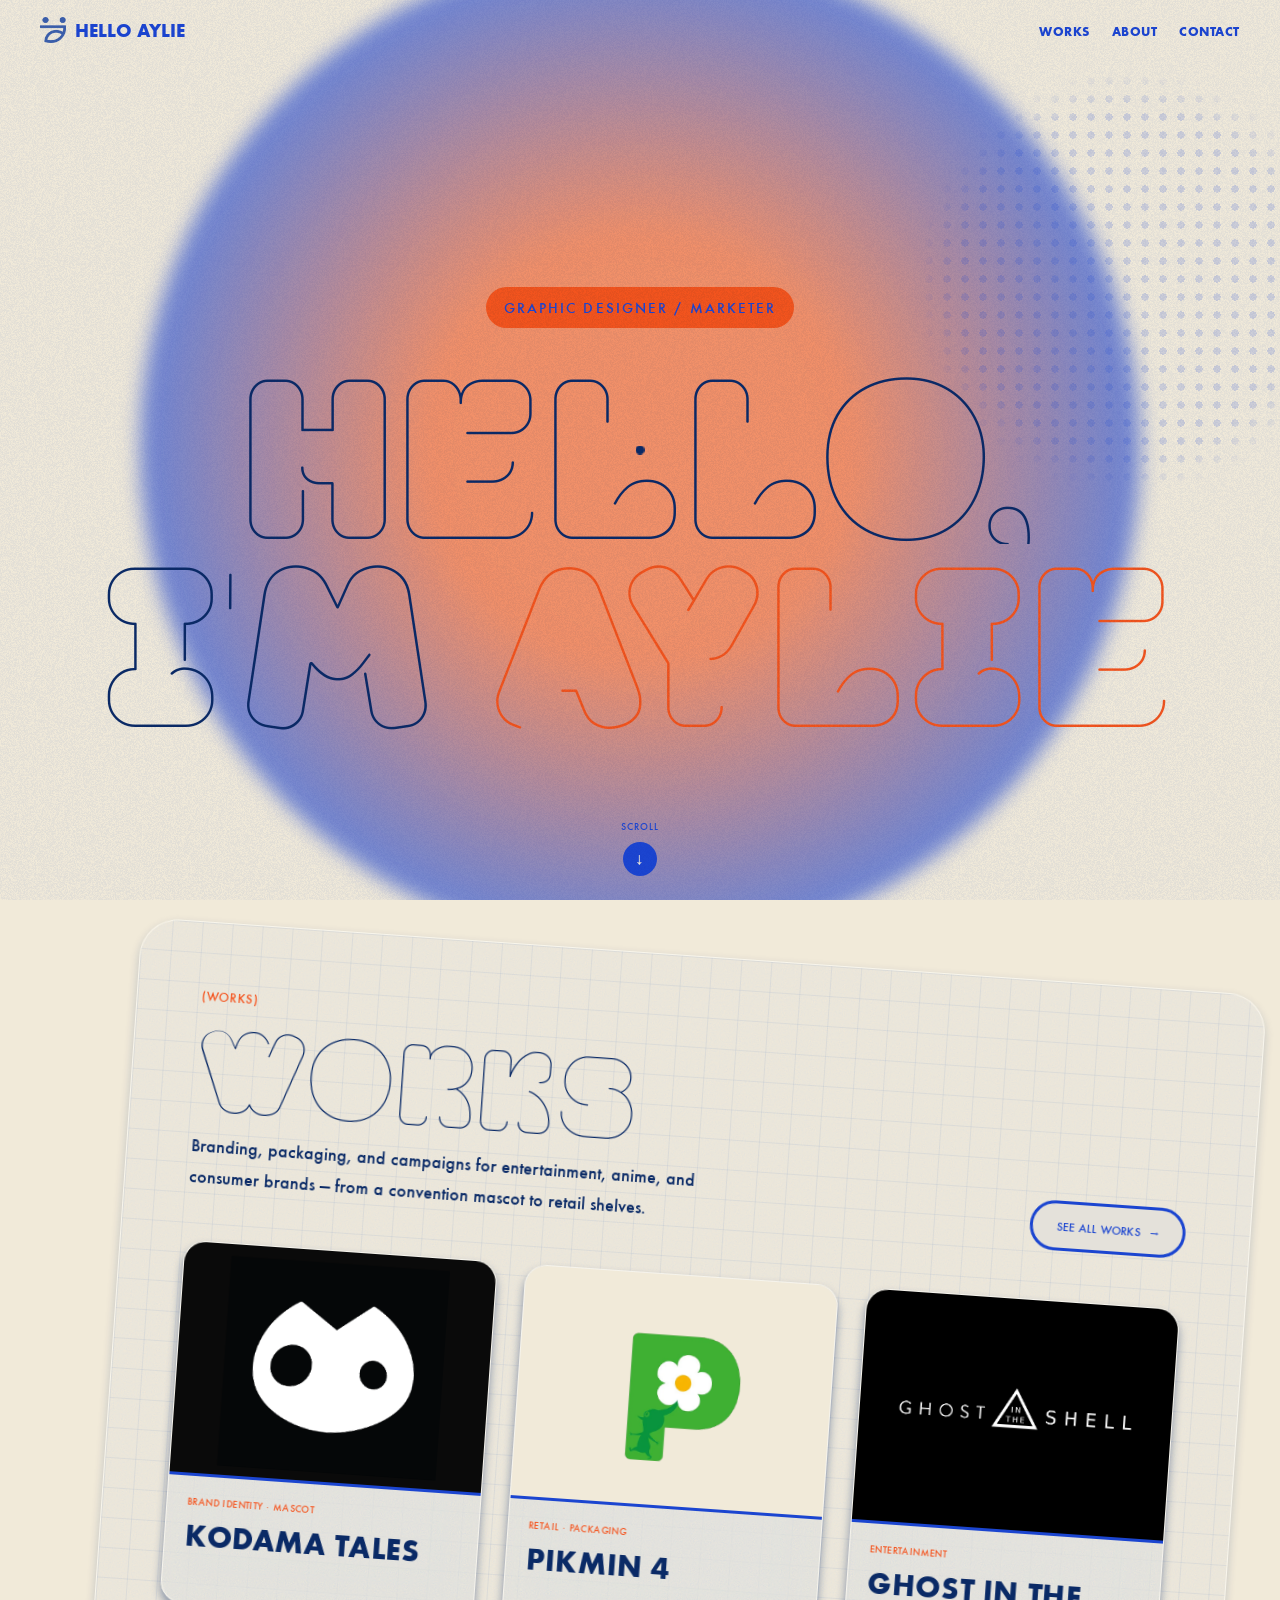
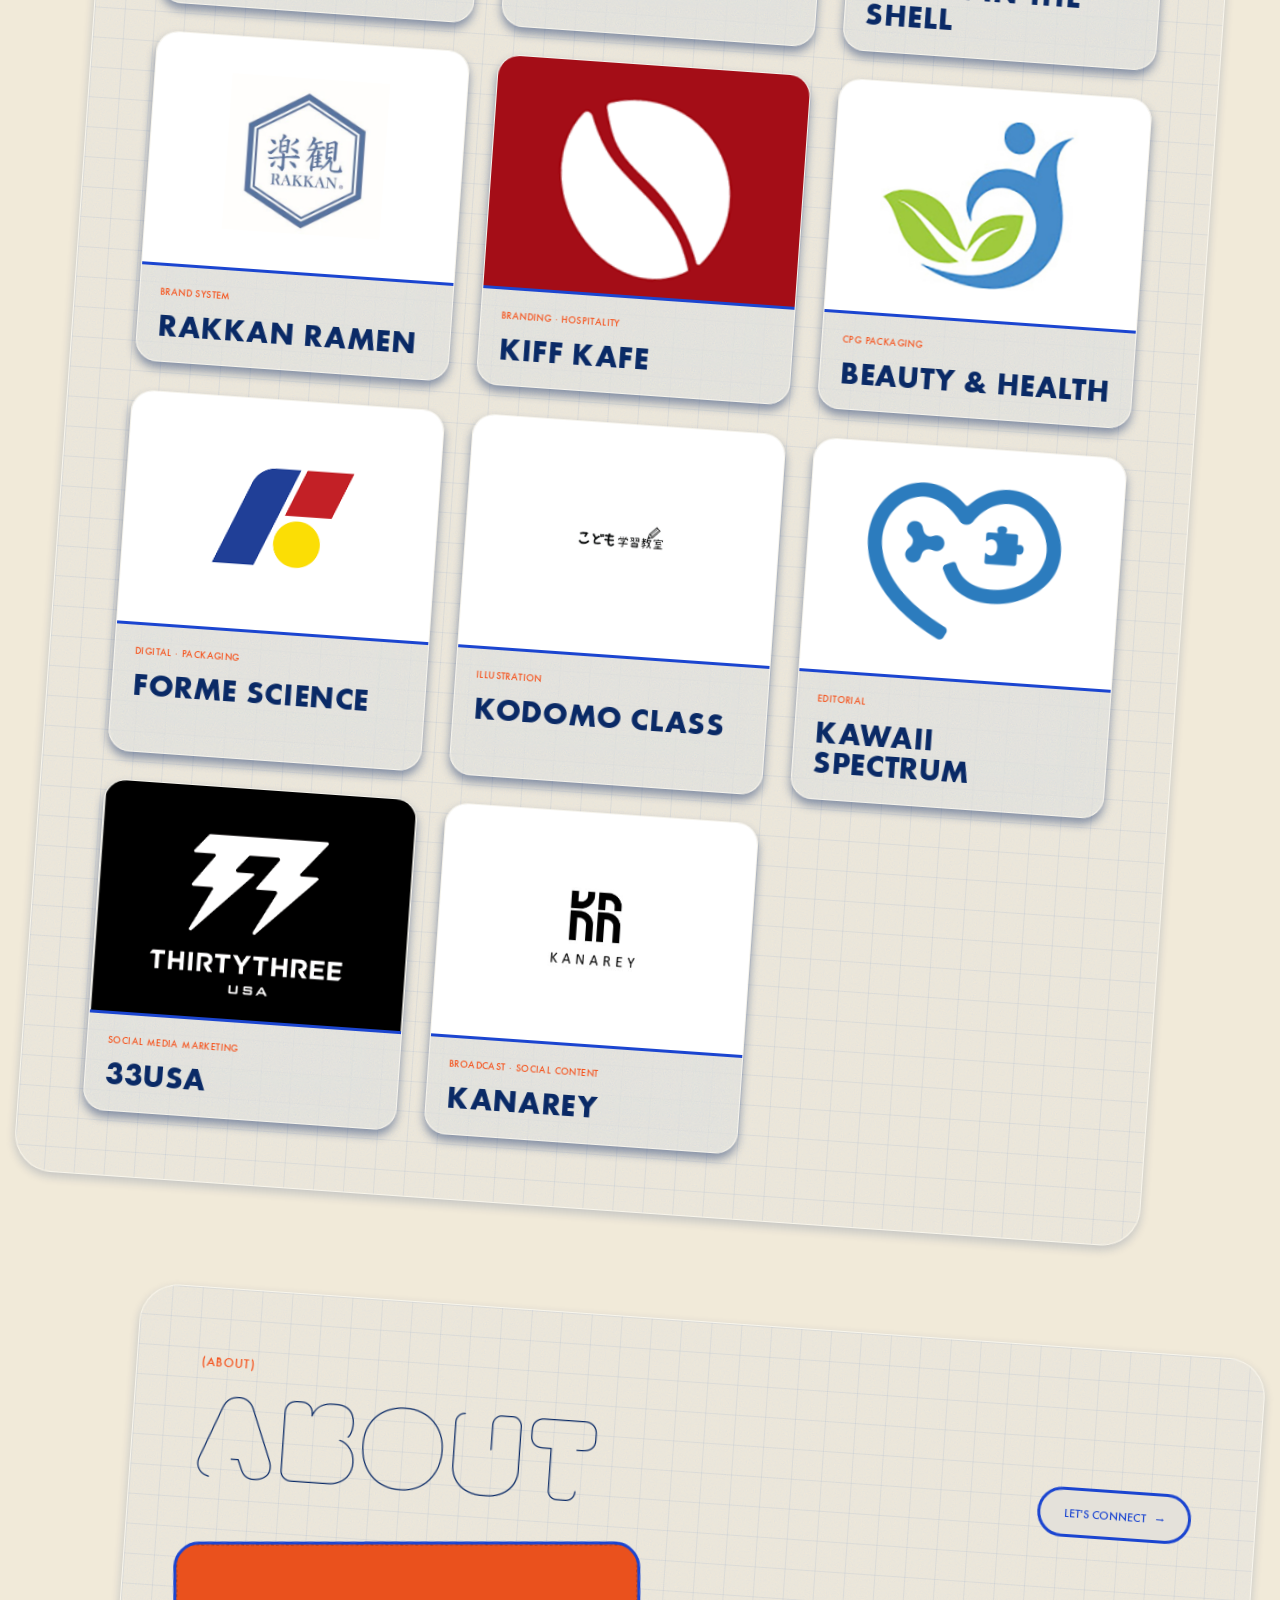
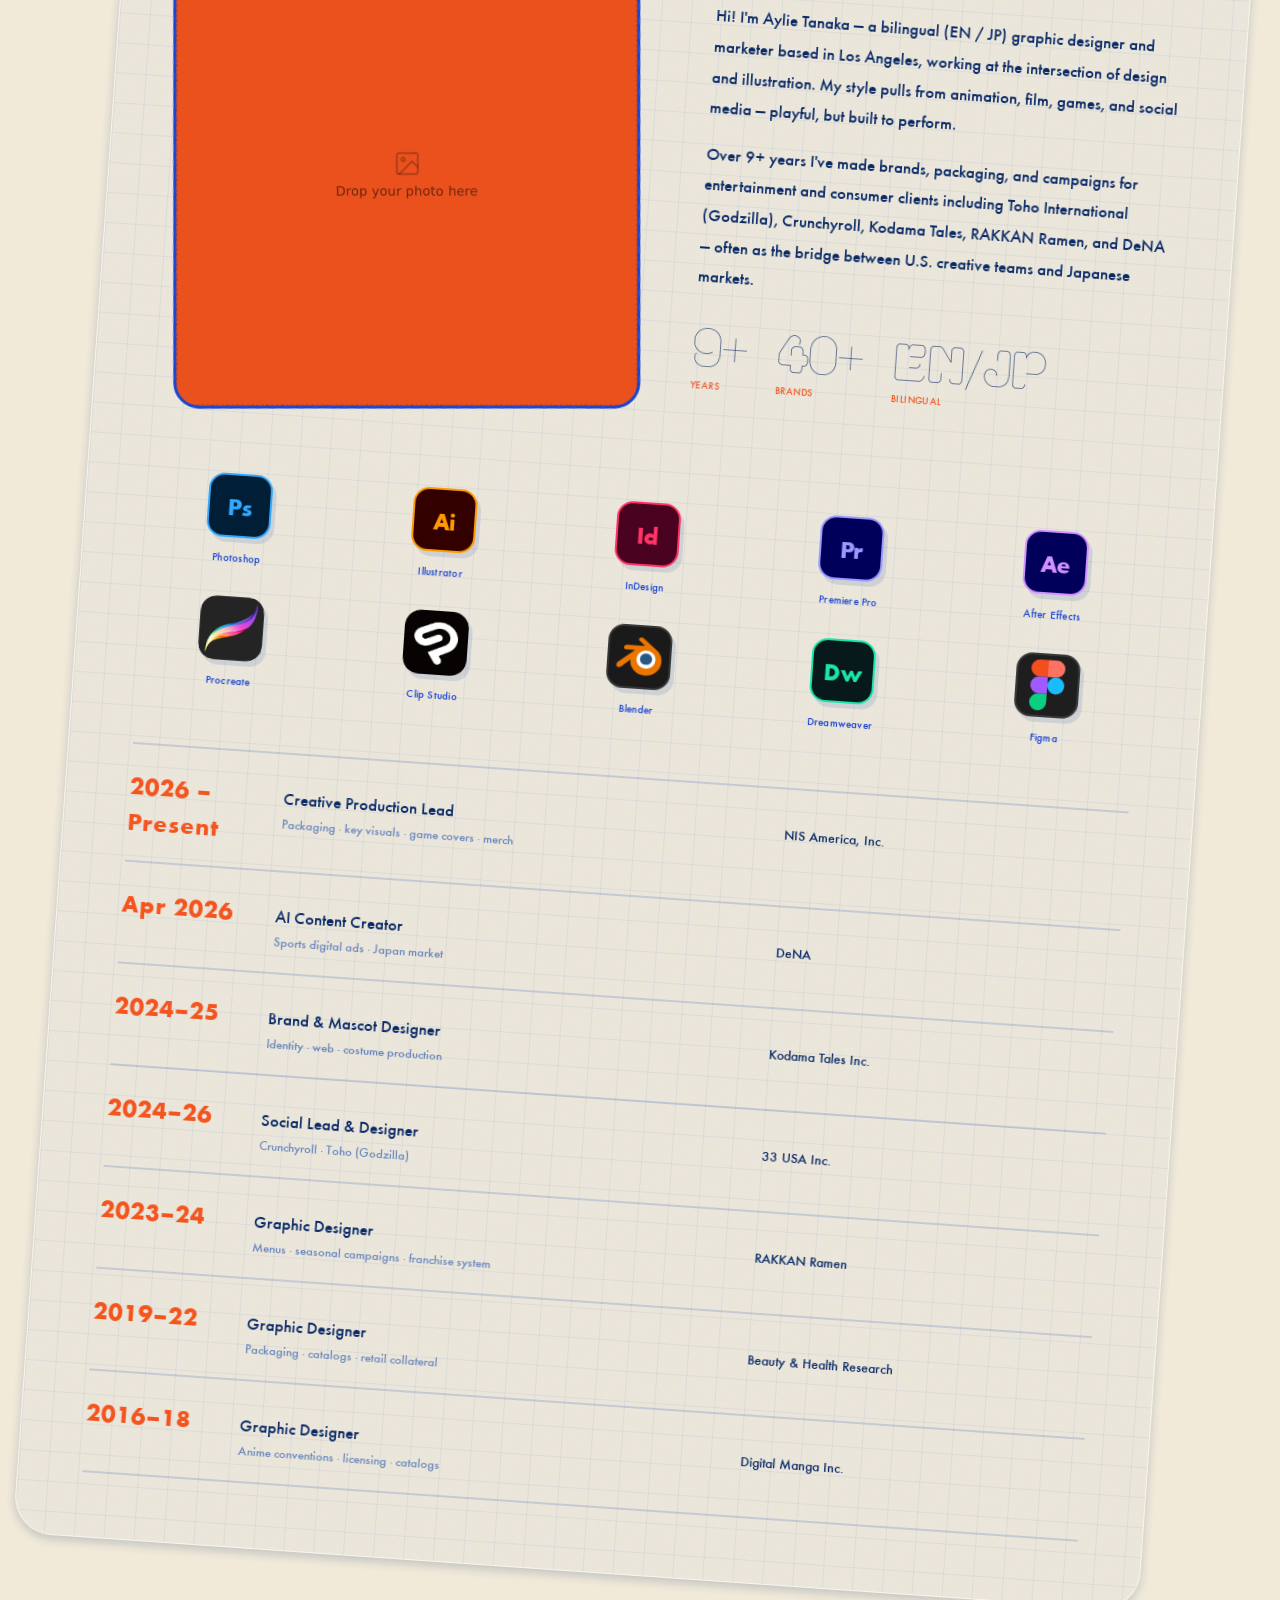
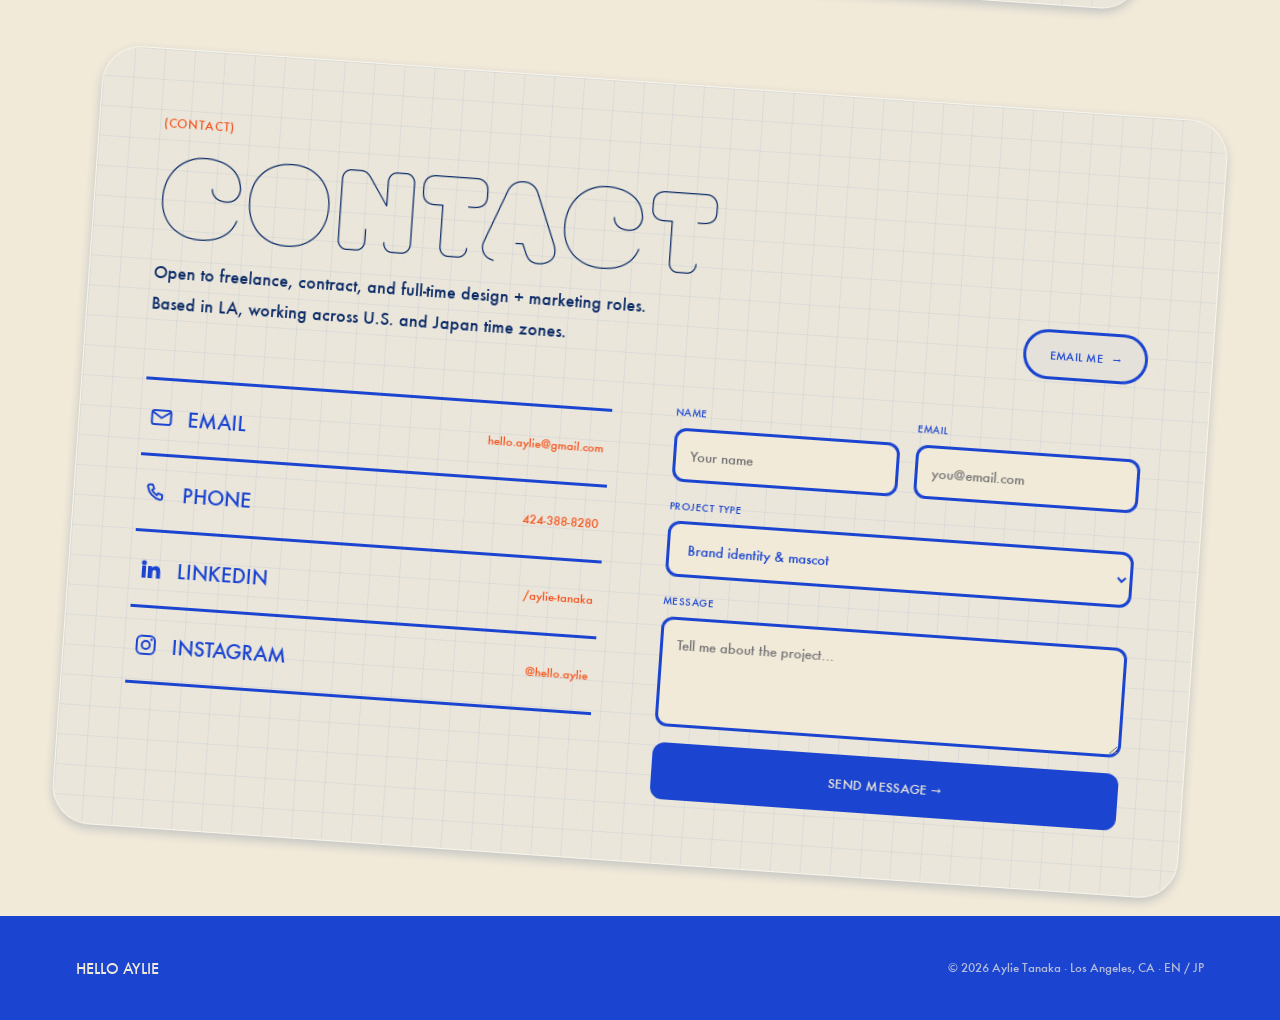
==== index.html @ 807443b5 "first commit" ====
<!doctype html>
<html lang="en">
<head>
<meta charset="utf-8" />
<meta name="viewport" content="width=device-width, initial-scale=1" />
<title>Aylie Tanaka — Graphic Designer / Marketer</title>
<link rel="icon" href="assets/aylie-logo-blue.png" />
<link rel="preconnect" href="https://fonts.googleapis.com" />
<link rel="preconnect" href="https://fonts.gstatic.com" crossorigin />
<link href="https://fonts.googleapis.com/css2?family=Bungee+Hairline&family=Bungee&display=swap" rel="stylesheet" />
<link rel="stylesheet" href="lima-font.css" />
<link rel="stylesheet" href="fascinate-font.css" />
<link rel="stylesheet" href="oi-font.css" />
<link rel="stylesheet" href="moirai-font.css" />
<link rel="stylesheet" href="colors_and_type.css" />
<link rel="stylesheet" href="futura-font.css" />
<link rel="stylesheet" href="riso.css" />
<style>
  * { box-sizing: border-box; margin: 0; padding: 0; }
  :root {
    --blue: #1B45D0; --navy: #0A2A66; --gold: #F4541E; --red: #E03A1C; --cream: #F1EAD9; --lgray: #E4E1DA;
    --font-display: 'Moirai One', 'Oi', 'Lima', sans-serif;
    --font-fat: 'Futura', 'Jost', sans-serif;
    --ease: cubic-bezier(0.22, 0.61, 0.36, 1);
  }
  html { scroll-behavior: smooth; }
  body { background: var(--cream); color: var(--blue); font-family: var(--font-sans); overflow-x: hidden; }
  body.loading-open { overflow: hidden; }
  img { max-width: 100%; display: block; }
  a { color: inherit; text-decoration: none; }
  .wrap { max-width: 1240px; margin: 0 auto; padding: 0 clamp(20px, 5vw, 56px); }

  /* ===== DOODLES ===== */
  .doodle { position: absolute; color: var(--blue); pointer-events: none; z-index: 1; }
  .doodle.gold { color: var(--gold); }
  .doodle svg { width: 100%; height: 100%; display: block; overflow: visible; }
  @keyframes wiggle { 0%,100% { transform: rotate(-7deg); } 50% { transform: rotate(7deg); } }
  @keyframes bob { 0%,100% { transform: translateY(0); } 50% { transform: translateY(-12px); } }
  @keyframes spin { to { transform: rotate(360deg); } }
  @keyframes pulse { 0%,100% { transform: scale(1); opacity: .9; } 50% { transform: scale(1.25); opacity: 1; } }
  @keyframes drift { 0%,100% { transform: translate(0,0) rotate(0); } 50% { transform: translate(14px,-16px) rotate(10deg); } }
  .dwiggle { animation: wiggle 3.6s var(--ease) infinite; }
  .dbob { animation: bob 4s ease-in-out infinite; }
  .dspin { animation: spin 14s linear infinite; }
  .dpulse { animation: pulse 3s ease-in-out infinite; }
  .ddrift { animation: drift 8s ease-in-out infinite; }

  /* ===== LOADER / INTRO ===== */
  .loader {
    position: fixed; inset: 0; z-index: 200; color: var(--cream);
    display: flex; flex-direction: column; align-items: center; justify-content: center;
    text-align: center; overflow: hidden; transition: opacity 600ms var(--ease);
    background: #2c9fd6 url('assets/pool-tile.jpg') center center / cover no-repeat;
  }
  .loader::after { content: ''; position: absolute; inset: 0; z-index: 1; pointer-events: none; background: radial-gradient(125% 90% at 50% 40%, rgba(0,40,90,0.06), rgba(0,40,90,0.40)); }
  .loader > * { position: relative; z-index: 3; }
  .loader.is-done { opacity: 0; }
  .ld-greet { font-family: var(--font-sans); font-weight: 700; font-size: clamp(13px, 2vw, 16px); letter-spacing: 0.18em; text-transform: uppercase; color: var(--gold); margin-bottom: 22px; text-shadow: 0 2px 12px rgba(0,30,70,0.5); }
  .ld-greet span { color: var(--cream); font-weight: 500; letter-spacing: 0.1em; }
  .ld-title { font-family: var(--font-display); font-weight: 400; font-size: clamp(1.9rem, 7.5vw, 5rem); line-height: 1.08; letter-spacing: 0.06em; text-transform: uppercase; color: var(--cream); text-shadow: 0 3px 18px rgba(0,30,70,0.55); display: block; max-width: 94vw; }
  .ld-title .sp { display: inline-block; width: 0.35em; }
  .ld-letter { display: inline-block; opacity: 0; transform: translateY(28px) rotate(-8deg); animation: letterIn 620ms var(--ease) forwards; }
  .ld-dots { display: inline-block; opacity: 0; animation: letterIn 500ms var(--ease) 1.2s forwards, dotPulse 1.2s ease-in-out 1.7s infinite; }
  @keyframes letterIn { to { opacity: 1; transform: none; } }
  @keyframes dotPulse { 0%,100% { opacity: .35; } 50% { opacity: 1; } }
  .ld-progress { margin-top: clamp(26px, 5vh, 46px); width: min(340px, 68vw); display: flex; flex-direction: column; align-items: center; gap: 14px; }
  .ld-bar { width: 100%; height: 5px; background: rgba(255,255,255,0.30); border-radius: 999px; overflow: hidden; }
  .ld-bar span { display: block; height: 100%; width: 0%; background: var(--gold); border-radius: 999px; }
  .ld-num { font-family: var(--font-display); font-weight: 400; font-size: clamp(1.8rem, 5vw, 3.2rem); letter-spacing: 0.06em; color: var(--cream); text-shadow: 0 2px 14px rgba(0,30,70,0.55); margin-top: 6px; }
  .ld-num .pct { color: var(--gold); }
  /* swimming rubber duck */
  .duck-lane { position: absolute; left: 0; right: 0; bottom: 16%; height: 130px; z-index: 3; pointer-events: none; }
  .duck { position: absolute; bottom: 0; left: 4%; width: clamp(86px, 12vw, 142px); transform: translateX(-50%); will-change: left; }
  .duck-bob { animation: duckBob 2.1s ease-in-out infinite; transform-origin: 50% 85%; }
  .duck-bob svg, .duck-bob img { width: 100%; height: auto; display: block; filter: drop-shadow(0 8px 10px rgba(0,30,70,0.35)); }
  @keyframes duckBob { 0%,100% { transform: translateY(0) rotate(-3deg); } 50% { transform: translateY(-10px) rotate(3deg); } }
  .duck .waterline { position: absolute; left: 50%; bottom: -4px; width: 88%; height: 22px; transform: translateX(-50%); background: radial-gradient(closest-side, rgba(255,255,255,0.55), rgba(255,255,255,0) 70%); border-radius: 50%; animation: waterPulse 2.1s ease-in-out infinite; }
  @keyframes waterPulse { 0%,100% { transform: translateX(-50%) scaleX(1); opacity: .55; } 50% { transform: translateX(-50%) scaleX(1.18); opacity: .9; } }
  .wake { position: absolute; bottom: 8px; right: 62%; width: clamp(70px, 16vw, 200px); height: 40px; z-index: -1; pointer-events: none; }
  .wake span { position: absolute; right: 0; height: 3px; border-radius: 999px; background: rgba(255,255,255,0.5); }
  .wake .w1 { top: 50%; width: 100%; transform: translateY(-50%); opacity: .5; animation: wakeFade 1.7s ease-out infinite; }
  .wake .w2 { top: 34%; width: 70%; opacity: .35; animation: wakeFade 1.7s ease-out infinite .35s; }
  .wake .w3 { top: 66%; width: 70%; opacity: .35; animation: wakeFade 1.7s ease-out infinite .6s; }
  @keyframes wakeFade { 0% { opacity: 0; transform: translateX(10px) scaleX(.55); } 30% { opacity: .55; } 100% { opacity: 0; transform: translateX(-16px) scaleX(1.1); } }

  /* ===== HEADER ===== */
  .site-head { position: fixed; top: 0; left: 0; right: 0; z-index: 60; display: flex; align-items: center; justify-content: space-between; padding: 16px clamp(16px, 5vw, 40px); mix-blend-mode: normal; transition: transform 400ms var(--ease); }
  .site-head .logo { display: flex; align-items: center; gap: 9px; font-family: var(--font-display); font-size: 19px; color: var(--blue); }
  .site-head .logo img { width: 26px; height: 26px; object-fit: contain; }
  .site-nav { display: flex; gap: 22px; }
  .site-nav a { font-family: var(--font-display); font-size: 13px; letter-spacing: 0.04em; color: var(--blue); transition: color 200ms var(--ease); }
  .site-nav a:hover { color: var(--gold); }

  /* ===== HERO ===== */
  .hero { position: relative; min-height: 100vh; display: flex; flex-direction: column; justify-content: center; padding: 120px 0 0; background: transparent; z-index: 1; }
  /* keep all page content above the glow background (z-index:0) */
  body > header, body > section, body > nav, body > footer { position: relative; z-index: 1; }
  .hero-inner { position: relative; z-index: 2; text-align: center; padding: 0 16px; }
  .hero-role { font-family: var(--font-fat); font-size: clamp(11px, 1.6vw, 15px); letter-spacing: 0.14em; color: var(--blue); background: var(--gold); display: inline-block; padding: 9px 18px; border-radius: 999px; margin-bottom: 28px; opacity: 0; }
  .hero-title { font-family: var(--font-display); font-weight: 400; font-size: clamp(3.2rem, 16vw, 13rem); line-height: 0.92; letter-spacing: 0.02em; text-transform: uppercase; color: var(--blue); }
  .hero-title .ln { display: block; overflow: hidden; }
  .hero-title .ln i { display: inline-block; font-style: normal; opacity: 0; transform: translateY(110%); }
  .hero-title .gold { color: var(--gold); }
  body.entered .hero-role { animation: letterIn 700ms var(--ease) 0.1s forwards; }
  body.entered .hero-title .ln i { animation: lineUp 900ms var(--ease) forwards; }
  body.entered .hero-title .ln:nth-child(1) i { animation-delay: 0.18s; }
  body.entered .hero-title .ln:nth-child(2) i { animation-delay: 0.34s; }
  @keyframes lineUp { to { opacity: 1; transform: none; } }

  /* Marquee */
  .marquee-wrap { margin-top: clamp(40px, 7vh, 90px); position: relative; z-index: 2; }
  .marquee { display: flex; overflow: hidden; white-space: nowrap; user-select: none; }
  .marquee.band { background: var(--blue); padding: 16px 0; }
  .marquee.band.gold { background: var(--gold); }
  .marquee-track { display: flex; flex-shrink: 0; align-items: center; gap: 48px; padding-right: 48px; animation: marq 26s linear infinite; }
  .marquee.rev .marquee-track { animation-direction: reverse; }
  .marquee-item { font-family: var(--font-display); font-weight: 400; font-size: clamp(1.4rem, 4vw, 2.6rem); letter-spacing: 0.08em; text-transform: uppercase; display: inline-flex; align-items: center; gap: 48px; }
  .marquee.gold .marquee-item { color: var(--blue); }
  .marquee.blue .marquee-item { color: var(--cream); }
  .marquee-item::after { content: '✦'; font-family: var(--font-sans); font-size: 0.6em; }
  .marquee.gold .marquee-item::after { color: var(--blue); }
  .marquee.blue .marquee-item::after { color: var(--gold); }
  @keyframes marq { to { transform: translateX(-50%); } }

  /* Scroll cue */
  .scroll-cue { position: absolute; left: 50%; bottom: 24px; transform: translateX(-50%); z-index: 3; display: flex; flex-direction: column; align-items: center; gap: 8px; font-family: var(--font-fat); font-size: 10px; letter-spacing: 0.1em; color: var(--blue); transition: opacity 400ms var(--ease); }
  .scroll-cue .chev { width: 34px; height: 34px; border-radius: 999px; background: var(--blue); color: var(--cream); display: flex; align-items: center; justify-content: center; font-size: 16px; animation: bob 1.5s ease-in-out infinite; }
  .scroll-cue.hide { opacity: 0; pointer-events: none; }

  /* ===== MENU BLOCKS ===== */
  .menu { position: relative; z-index: 2; border-top: 3px solid var(--blue); }
  .menu-block { position: relative; display: flex; align-items: center; gap: clamp(16px, 4vw, 50px); padding: clamp(26px, 5vw, 54px) clamp(20px, 5vw, 56px); border-bottom: 3px solid var(--blue); overflow: hidden; transition: background 320ms var(--ease), color 320ms var(--ease); }
  .menu-block .mb-num { font-family: var(--font-fat); font-size: clamp(13px, 2vw, 18px); width: 2.5em; flex-shrink: 0; }
  .menu-block .mb-label { font-family: var(--font-display); font-weight: 400; font-size: clamp(2.4rem, 11vw, 8rem); line-height: 0.9; letter-spacing: 0.03em; text-transform: uppercase; transition: transform 380ms var(--ease); }
  .menu-block .mb-arrow { margin-left: auto; font-size: clamp(1.6rem, 5vw, 3.4rem); transition: transform 380ms var(--ease); }
  .menu-block .mb-doodle { position: absolute; right: clamp(120px, 22vw, 320px); top: 50%; transform: translateY(-50%); width: clamp(40px, 7vw, 78px); height: clamp(40px, 7vw, 78px); opacity: 0.85; }
  .menu-block:hover { background: var(--gold); }
  .menu-block:hover .mb-label { transform: translateX(18px); }
  .menu-block:hover .mb-arrow { transform: translate(10px, -6px) rotate(-12deg); }

  /* ===== SECTIONS ===== */
  section.block { position: relative; padding: clamp(80px, 12vh, 150px) 0; }
  .sec-bg-cream { background: var(--cream); }
  .sec-bg-gray { background: var(--lgray); }
  .sec-bg-blue { background: var(--blue); color: var(--cream); }
  .sec-head { position: relative; margin-bottom: clamp(40px, 6vw, 70px); }
  .sec-eyebrow { font-family: var(--font-fat); font-size: 12px; letter-spacing: 0.06em; color: var(--gold); margin-bottom: 14px; }
  .sec-title { font-family: var(--font-display); font-weight: 400; font-size: clamp(2.6rem, 9vw, 6.5rem); line-height: 0.95; letter-spacing: 0.03em; text-transform: uppercase; }
  .sec-sub { font-family: var(--font-sans); font-size: clamp(15px, 1.6vw, 18px); line-height: 1.7; max-width: 560px; margin-top: 22px; color: var(--blue); }
  .sec-bg-blue .sec-sub { color: rgba(248,239,224,0.82); }
  .sec-bg-blue .sec-eyebrow { color: var(--gold); }

  /* Works grid */
  .works-grid { display: grid; grid-template-columns: repeat(3, 1fr); gap: clamp(18px, 2.2vw, 30px); }
  .work-card { position: relative; background: rgba(241, 234, 217, 0.40); -webkit-backdrop-filter: blur(20px) saturate(1.3); backdrop-filter: blur(20px) saturate(1.3); border: 1px solid rgba(255,255,255,0.5); border-radius: 22px; overflow: hidden; box-shadow: 0 6px 10px rgba(10,42,102,0.45); transition: transform 320ms var(--ease), background 320ms var(--ease), box-shadow 320ms var(--ease); }
  .work-card::after { content: ''; position: absolute; inset: 0; z-index: 0; pointer-events: none; background-image: url("[data-uri]"); background-size: 200px 200px; mix-blend-mode: overlay; opacity: 0.2; }
  .work-thumb, .work-info { position: relative; z-index: 1; }
  .work-card:hover { transform: translateY(-8px) rotate(-1deg); background: var(--gold); box-shadow: 10px 14px 0 var(--blue); }
  .work-thumb { aspect-ratio: 4/3; overflow: hidden; border-bottom: 3px solid var(--blue); }
  .work-thumb img { width: 100%; height: 100%; object-fit: cover; transition: transform 600ms var(--ease); }
  .work-card:hover .work-thumb img { transform: scale(1.06); }
  .work-info { padding: 18px 20px 22px; }
  .work-cat { font-family: var(--font-sans); font-size: 10px; letter-spacing: 0.04em; color: var(--gold); transition: color 320ms; }
  .work-card:hover .work-cat { color: var(--blue); }
  .work-name { font-family: var(--font-sans); font-weight: 700; font-size: clamp(1.4rem, 2.4vw, 2rem); line-height: 1; letter-spacing: 0.02em; text-transform: uppercase; margin-top: 10px; }

  /* About */
  .about-grid { display: grid; grid-template-columns: 1fr 1fr; gap: clamp(36px, 5vw, 70px); align-items: center; }
  .about-visual { position: relative; aspect-ratio: 1/1; border: 3px solid var(--blue); border-radius: 26px; overflow: hidden; background: var(--gold); }
  .about-visual img { width: 100%; height: 100%; object-fit: cover; }
  .about-body p { font-family: var(--font-sans); font-size: clamp(15px, 1.5vw, 17px); line-height: 1.8; color: var(--blue); }
  .about-body p + p { margin-top: 16px; }
  .about-stats { display: flex; gap: 30px; margin-top: 30px; flex-wrap: wrap; }
  .about-stat .n { font-family: var(--font-display); font-weight: 400; font-size: clamp(2rem, 4vw, 3rem); line-height: 1; color: var(--blue); }
  .about-stat .l { font-family: var(--font-fat); font-size: 10px; letter-spacing: 0.04em; color: var(--gold); margin-top: 8px; }

  /* Skills marquee */
  .skills-band { margin-top: clamp(50px, 7vw, 80px); border-top: 3px solid var(--blue); border-bottom: 3px solid var(--blue); padding: 18px 0; overflow: hidden; }
  .skills-band .marquee-item { font-size: clamp(1.1rem, 2.4vw, 1.8rem); color: var(--blue); }
  .skills-band .marquee-item::after { content: '✸'; color: var(--gold); }

  /* Skills icon grid */
  .skill-grid { margin-top: clamp(46px, 6vw, 76px); display: grid; grid-template-columns: repeat(5, 1fr); gap: clamp(18px, 2.4vw, 30px) clamp(14px, 2vw, 24px); }
  .skill-chip { display: flex; flex-direction: column; align-items: center; gap: 12px; text-align: center; transition: transform .26s var(--ease); }
  .skill-chip:hover { transform: translateY(-5px); }
  .si { width: 64px; height: 64px; border-radius: 16px; display: flex; align-items: center; justify-content: center; font-family: var(--font-sans); font-weight: 700; font-size: 24px; letter-spacing: -0.02em; flex-shrink: 0; box-shadow: 4px 5px 0 rgba(0,60,166,0.12); }
  .si.ps { background: #001E36; border: 2px solid #31A8FF; color: #31A8FF; }
  .si.ai { background: #330000; border: 2px solid #FF9A00; color: #FF9A00; }
  .si.id { background: #49021F; border: 2px solid #F36; color: #F36; }
  .si.pr { background: #00005B; border: 2px solid #9999FF; color: #9999FF; }
  .si.ae { background: #00005B; border: 2px solid #D291FF; color: #D291FF; }
  .si.dw { background: #07191A; border: 2px solid #1AE6A7; color: #1AE6A7; }
  .si.pc, .si.cs { background: transparent; padding: 0; overflow: hidden; }
  .si.pc img, .si.cs img { width: 100%; height: 100%; object-fit: cover; border-radius: 16px; }
  .si.bl { background: #1A1A1A; border: 2px solid rgba(255,255,255,0.12); padding: 0; overflow: hidden; }
  .si.bl img { width: 78%; height: 78%; object-fit: contain; }
  .si.fg { background: #1E1E1E; border: 2px solid rgba(255,255,255,0.12); padding: 0; overflow: hidden; }
  .si.fg svg { width: 34px; height: 52px; display: block; }
  .sn { font-family: var(--font-fat); font-size: 11px; letter-spacing: 0.02em; color: var(--blue); }

  /* Experience */
  .exp-list { margin-top: clamp(40px, 5vw, 60px); }
  .exp-row { display: grid; grid-template-columns: 130px 1.4fr 1fr; gap: 24px; align-items: baseline; padding: 22px 0; border-top: 2px solid rgba(0,60,166,0.16); }
  .exp-row:last-child { border-bottom: 2px solid rgba(0,60,166,0.16); }
  .exp-date { font-family: 'Futura', 'Jost', sans-serif; font-weight: 700; font-size: clamp(1.1rem,2vw,1.5rem); letter-spacing: 0.04em; color: var(--gold); }
  .exp-role { font-family: var(--font-fat); font-size: clamp(14px,1.6vw,17px); line-height: 1.3; }
  .exp-role span { display: block; font-family: var(--font-sans); font-weight: 400; font-size: 13px; color: rgba(0,60,166,0.55); margin-top: 6px; }
  .exp-co { font-family: var(--font-sans); font-size: 14px; color: rgba(0,60,166,0.8); }

  /* Contact */
  .contact-grid { display: grid; grid-template-columns: 1fr 1fr; gap: clamp(36px, 5vw, 70px); align-items: start; }
  .contact-links { display: flex; flex-direction: column; gap: 0; margin-top: 10px; border-top: 3px solid var(--blue); }
  .contact-links a { display: flex; align-items: center; justify-content: space-between; gap: 16px; padding: 20px 6px; border-bottom: 3px solid var(--blue); font-family: var(--font-fat); font-size: clamp(15px, 2vw, 22px); transition: background 280ms var(--ease), padding 280ms var(--ease), color 280ms var(--ease); }
  .contact-links a .sm { font-family: var(--font-sans); font-size: 13px; font-weight: 500; color: var(--gold); transition: color 280ms; }
  .contact-links a .cl { display: inline-flex; align-items: center; gap: 14px; }
  .contact-links a .ci { width: 24px; height: 24px; flex-shrink: 0; color: var(--blue); display: inline-flex; }
  .contact-links a .ci svg { width: 100%; height: 100%; display: block; }
  .contact-links a:hover { background: var(--gold); padding-left: 18px; padding-right: 18px; }
  .contact-links a:hover .sm { color: var(--blue); }
  .contact-form { display: flex; flex-direction: column; gap: 16px; }
  .field { display: flex; flex-direction: column; gap: 7px; }
  .field label { font-family: var(--font-fat); font-size: 11px; letter-spacing: 0.04em; color: var(--blue); }
  .field input, .field textarea, .field select { font-family: var(--font-sans); font-size: 15px; color: var(--blue); background: var(--cream); border: 3px solid var(--blue); border-radius: 12px; padding: 14px; outline: none; transition: box-shadow 180ms; }
  .field input:focus, .field textarea:focus, .field select:focus { box-shadow: 5px 6px 0 var(--gold); }
  .field textarea { resize: vertical; min-height: 110px; }
  .field-row { display: grid; grid-template-columns: 1fr 1fr; gap: 16px; }
  .submit { font-family: var(--font-fat); font-size: 14px; letter-spacing: 0.02em; background: var(--blue); color: var(--cream); border: 3px solid var(--blue); cursor: pointer; padding: 16px 24px; border-radius: 12px; transition: transform 200ms var(--ease), background 200ms, color 200ms; }
  .submit:hover { background: var(--gold); color: var(--blue); transform: translate(-2px,-2px); box-shadow: 5px 6px 0 var(--blue); }

  /* Closing */
  .closing { position: relative; text-align: center; padding: clamp(90px, 14vh, 180px) 0; background: var(--gold); overflow: hidden; }
  .closing-msg { font-family: var(--font-display); font-weight: 400; font-size: clamp(2.4rem, 9vw, 7rem); line-height: 0.96; letter-spacing: 0.03em; text-transform: uppercase; color: var(--blue); position: relative; z-index: 2; }
  .closing-sub { font-family: var(--font-sans); font-size: clamp(15px,1.6vw,18px); color: var(--blue); margin-top: 24px; position: relative; z-index: 2; }
  .top-btn { position: relative; z-index: 2; margin-top: 44px; display: inline-flex; flex-direction: column; align-items: center; gap: 10px; font-family: var(--font-fat); font-size: 11px; letter-spacing: 0.08em; color: var(--blue); cursor: pointer; background: none; border: none; }
  .top-btn .circ { width: 60px; height: 60px; border-radius: 999px; border: 3px solid var(--blue); display: flex; align-items: center; justify-content: center; font-size: 24px; transition: transform 260ms var(--ease), background 260ms, color 260ms; }
  .top-btn:hover .circ { background: var(--blue); color: var(--gold); transform: translateY(-6px); }

  /* Footer */
  footer { background: var(--blue); color: rgba(248,239,224,0.7); padding: 40px 0; }
  .foot-row { display: flex; align-items: center; justify-content: space-between; gap: 18px; flex-wrap: wrap; font-family: var(--font-sans); font-size: 13px; }
  .foot-row .fb { font-family: var(--font-fat); color: var(--cream); font-size: 16px; }

  /* Floating back-to-top */
  .float-top { position: fixed; right: 22px; bottom: 22px; z-index: 55; width: 52px; height: 52px; border-radius: 999px; background: rgba(241, 234, 217, 0.40); -webkit-backdrop-filter: blur(20px) saturate(1.3); backdrop-filter: blur(20px) saturate(1.3); color: var(--blue); border: 1px solid rgba(255,255,255,0.5); box-shadow: 0 6px 10px rgba(10,42,102,0.45); display: flex; align-items: center; justify-content: center; font-size: 22px; cursor: pointer; opacity: 0; transform: translateY(20px) scale(0.8); pointer-events: none; transition: all 300ms var(--ease); }
  .float-top.show { opacity: 1; transform: none; pointer-events: auto; }
  .float-top:hover { background: var(--gold); color: var(--blue); }

  /* Reveals */
  .reveal { opacity: 0; transform: translateY(38px); transition: opacity 760ms var(--ease), transform 760ms var(--ease); }
  .reveal.is-visible { opacity: 1; transform: none; }

  /* ===== PANELS (grid-paper cards + scroll tilt) ===== */
  .panel-section { padding: clamp(32px, 6vh, 80px) 0; }
  .panel { position: relative; background: rgba(241, 234, 217, 0.55); -webkit-backdrop-filter: blur(10px) saturate(1.2); backdrop-filter: blur(10px) saturate(1.2); border: 1px solid rgba(255,255,255,0.5); border-radius: clamp(24px, 3vw, 42px); padding: clamp(30px, 5vw, 70px); overflow: hidden; transform-origin: center center; will-change: transform; box-shadow: 0 4px 10px rgba(10,42,102,0.20); }
  .panel::after { content: ''; position: absolute; inset: 0; z-index: 0; pointer-events: none; background-image: url("[data-uri]"); background-size: 200px 200px; mix-blend-mode: overlay; opacity: 0.2; }
  .panel::before { content: ''; position: absolute; inset: 0; z-index: 0; pointer-events: none; background-image: linear-gradient(rgba(0,60,166,0.06) 1px, transparent 1px), linear-gradient(90deg, rgba(0,60,166,0.06) 1px, transparent 1px); background-size: 30px 30px; }
  .panel > * { position: relative; z-index: 1; }
  .p-acc { position: absolute; z-index: 1; pointer-events: none; }
  .p-acc svg { width: 100%; height: 100%; display: block; overflow: visible; }
  .halftone { width: 72px; height: 50px; color: var(--gold); opacity: 0.5; background-image: radial-gradient(currentColor 32%, transparent 34%); background-size: 11px 11px; border-radius: 4px; }
  .panel-head { display: flex; align-items: flex-end; justify-content: space-between; gap: 24px; flex-wrap: wrap; margin-bottom: clamp(28px, 4vw, 50px); }
  .panel-label { font-family: var(--font-fat); font-size: 13px; letter-spacing: 0.05em; color: var(--gold); margin-bottom: 12px; }
  .panel-title { font-family: var(--font-display); font-weight: 400; font-size: clamp(2.6rem, 9vw, 6.5rem); line-height: 0.9; letter-spacing: 0.03em; text-transform: uppercase; color: var(--blue); }
  .panel-intro { font-family: var(--font-sans); font-size: clamp(15px, 1.6vw, 18px); line-height: 1.7; max-width: 520px; margin-top: 18px; color: var(--blue); }
  .pill { display: inline-flex; align-items: center; gap: 10px; font-family: var(--font-fat); font-size: 12px; letter-spacing: 0.02em; color: var(--blue); background: var(--lgray); border: 3px solid var(--blue); border-radius: 999px; padding: 13px 24px; white-space: nowrap; transition: transform .24s var(--ease), background .24s var(--ease), box-shadow .24s var(--ease); }
  .pill:hover { background: var(--gold); transform: translate(-2px,-2px); box-shadow: 5px 6px 0 var(--blue); }
  .pill .ar { transition: transform .24s var(--ease); }
  .pill:hover .ar { transform: translateX(5px); }
  .tilt-img { transform: rotate(-4deg); }

  /* Page-transition veil */
  #veil { position: fixed; inset: 0; background: var(--cream); z-index: 150; opacity: 0; pointer-events: none; transition: opacity .45s var(--ease); }
  #veil.show { opacity: 1; pointer-events: auto; }

  /* ===== FOLDER TABS (right-side nav) ===== */
  .folder-tabs { position: fixed; right: 0; top: 50%; transform: translateY(-50%); z-index: 70; display: flex; flex-direction: column; gap: 14px; }
  .ftab { position: relative; width: 122px; height: 184px; background: #cdc3ac; clip-path: polygon(100% 0, 100% 100%, 0 76%, 0 24%); filter: drop-shadow(-4px 5px 7px rgba(70,55,30,0.28)); display: flex; align-items: center; justify-content: flex-start; padding-left: 14px; cursor: pointer; transform: translateX(70px); transition: transform .4s var(--ease), background .25s var(--ease); }
  .ftab::before { content: ''; position: absolute; left: 0; top: 0; bottom: 0; width: 5px; background: var(--acc, transparent); }
  .ftab .ftab-label { writing-mode: vertical-rl; transform: rotate(180deg); font-family: 'Futura Text', var(--font-mono); font-size: 14px; font-weight: 700; letter-spacing: 0.2em; text-transform: lowercase; color: #5b5142; white-space: nowrap; }
  .ftab:hover { transform: translateX(34px); background: #d8cfb9; }
  .ftab.about { --acc: #1B45D0; }
  .ftab.work { --acc: #F4541E; }
  .ftab.contact { --acc: #E03A1C; }
  @media (max-width: 640px) {
    .folder-tabs { gap: 10px; }
    .ftab { width: 96px; height: 142px; transform: translateX(58px); padding-left: 11px; }
    .ftab:hover { transform: translateX(28px); }
    .ftab .ftab-label { font-size: 12px; letter-spacing: 0.14em; }
  }

  /* ===== RESPONSIVE ===== */
  @media (max-width: 880px) {
    .works-grid { grid-template-columns: 1fr 1fr; }
    .about-grid, .contact-grid { grid-template-columns: 1fr; }
    .site-nav { display: none; }
    .exp-row { grid-template-columns: 1fr; gap: 6px; }
    .menu-block .mb-doodle { display: none; }
    .skill-grid { grid-template-columns: repeat(4, 1fr); }
  }
  @media (max-width: 560px) {
    .works-grid { grid-template-columns: 1fr; }
    .field-row { grid-template-columns: 1fr; }
    .skill-grid { grid-template-columns: repeat(3, 1fr); }
  }

  @media (prefers-reduced-motion: reduce) {
    .doodle, .scroll-cue .chev, .marquee-track { animation: none !important; }
    .reveal { opacity: 1 !important; transform: none !important; transition: none; }
    .ld-letter, .ld-dots, .hero-role, .hero-title .ln i { opacity: 1 !important; transform: none !important; animation: none !important; }
  }

  /* Futura header override */
  .site-head .logo, .site-nav a { font-family: 'Futura', 'Jost', sans-serif !important; font-weight: 700; }
</style>
</head>
<body>
<div id="veil" class="show"></div>

<!-- ===== HEADER ===== -->
<header class="site-head" id="siteHead">
  <a href="#top" class="logo"><img src="assets/aylie-logo-blue.png" alt="Aylie" />HELLO AYLIE</a>
  <nav class="site-nav">
    <a href="#works">WORKS</a>
    <a href="#about">ABOUT</a>
    <a href="#contact">CONTACT</a>
  </nav>
</header>

<!-- ===== HERO ===== -->
<section class="hero" id="top">
  <div class="hero-inner">
    <div class="hero-role">GRAPHIC DESIGNER / MARKETER</div>
    <h1 class="hero-title">
      <span class="ln"><i>HELLO,</i></span>
      <span class="ln"><i>I'M <span class="gold">AYLIE</span></i></span>
    </h1>
  </div>

  <a href="#works" class="scroll-cue" id="scrollCue"><span>SCROLL</span><span class="chev">↓</span></a>
</section>

<!-- ===== WORKS ===== -->
<section class="panel-section" id="works">
  <div class="wrap">
    <div class="panel-outer reveal">
      <div class="panel" data-tilt>
        <div class="panel-head">
          <div>
            <div class="panel-label">(WORKS)</div>
            <h2 class="panel-title">WORKS</h2>
            <p class="panel-intro">Branding, packaging, and campaigns for entertainment, anime, and consumer brands — from a convention mascot to retail shelves.</p>
          </div>
          <a class="pill" href="https://sites.google.com/view/aylie-portfolio/work" target="_blank">SEE ALL WORKS <span class="ar">→</span></a>
        </div>
        <div class="works-grid">
      <a class="work-card reveal" href="Kodama Tales.html" data-pagelink><div class="work-thumb"><img src="assets/kodama-tales-icon.png" alt="Kodama Tales" loading="lazy" style="object-fit:contain;background:#0a0a0a;" /></div><div class="work-info"><div class="work-cat">BRAND IDENTITY · MASCOT</div><div class="work-name">Kodama Tales</div></div></a>
      <a class="work-card reveal" href="PIKMIN4.html" data-pagelink><div class="work-thumb"><img src="assets/pikmin-thumb.png" alt="PIKMIN4" loading="lazy" style="object-fit:contain;padding:10%;background:var(--cream);" /></div><div class="work-info"><div class="work-cat">RETAIL · PACKAGING</div><div class="work-name">Pikmin 4</div></div></a>
      <a class="work-card reveal" href="Ghost in the Shell.html" data-pagelink><div class="work-thumb"><img src="assets/gits-thumb.png" alt="Ghost in the Shell" loading="lazy" style="object-fit:contain;background:#000;" /></div><div class="work-info"><div class="work-cat">ENTERTAINMENT</div><div class="work-name">Ghost in the Shell</div></div></a>
      <a class="work-card reveal" href="RAKKAN Ramen.html" data-pagelink><div class="work-thumb"><img src="assets/rakkan-icon.png" alt="RAKKAN Ramen" loading="lazy" style="object-fit:contain;padding:12%;background:#fff;" /></div><div class="work-info"><div class="work-cat">BRAND SYSTEM</div><div class="work-name">RAKKAN Ramen</div></div></a>
      <a class="work-card reveal" href="KIFF KAFE.html" data-pagelink><div class="work-thumb"><img src="assets/kiff-icon.png" alt="KIFF KAFE" loading="lazy" style="object-fit:cover;" /></div><div class="work-info"><div class="work-cat">BRANDING · HOSPITALITY</div><div class="work-name">Kiff Kafe</div></div></a>
      <a class="work-card reveal" href="Beauty and Health Research.html" data-pagelink><div class="work-thumb"><img src="assets/bhr-thumb.jpg" alt="Beauty &amp; Health Research" loading="lazy" style="object-fit:contain;padding:10%;background:#fff;" /></div><div class="work-info"><div class="work-cat">CPG PACKAGING</div><div class="work-name">Beauty &amp; Health</div></div></a>
      <a class="work-card reveal" href="Forme Science.html" data-pagelink><div class="work-thumb"><img src="assets/forme-icon.png" alt="Forme Science" loading="lazy" style="object-fit:contain;padding:18%;background:#fff;" /></div><div class="work-info"><div class="work-cat">DIGITAL · PACKAGING</div><div class="work-name">Forme Science</div></div></a>
      <a class="work-card reveal" href="KODOMO Japanese Class.html" data-pagelink><div class="work-thumb"><img src="assets/kodomo-icon.png" alt="KODOMO Japanese Class" loading="lazy" style="object-fit:contain;padding:16% 12%;background:#fff;" /></div><div class="work-info"><div class="work-cat">ILLUSTRATION</div><div class="work-name">Kodomo Class</div></div></a>
      <a class="work-card reveal" href="KAWAII SPECTRUM.html" data-pagelink><div class="work-thumb"><img src="assets/ks-logo.png" alt="KAWAII SPECTRUM" loading="lazy" style="object-fit:contain;padding:12%;background:#fff;" /></div><div class="work-info"><div class="work-cat">EDITORIAL</div><div class="work-name">Kawaii Spectrum</div></div></a>
      <a class="work-card reveal" href="33USA.html" data-pagelink><div class="work-thumb"><img src="assets/33usa-icon.png" alt="33USA" loading="lazy" style="object-fit:cover;" /></div><div class="work-info"><div class="work-cat">SOCIAL MEDIA MARKETING</div><div class="work-name">33USA</div></div></a>
      <a class="work-card reveal" href="KanaRey.html" data-pagelink><div class="work-thumb"><img src="assets/kanarey-logo.jpg" alt="KanaRey" loading="lazy" style="object-fit:contain;padding:18%;background:#fff;" /></div><div class="work-info"><div class="work-cat">BROADCAST · SOCIAL CONTENT</div><div class="work-name">KanaRey</div></div></a>
        </div>
      </div>
    </div>
  </div>
</section>

<!-- ===== ABOUT ===== -->
<section class="panel-section" id="about">
  <div class="wrap">
    <div class="panel-outer reveal">
      <div class="panel" data-tilt>
        <div class="panel-head">
          <div><div class="panel-label">(ABOUT)</div><h2 class="panel-title">ABOUT</h2></div>
          <a class="pill" href="https://www.linkedin.com/in/aylie-tanaka-25325b172/" target="_blank" rel="noopener noreferrer">LET'S CONNECT <span class="ar">→</span></a>
        </div>
        <div class="about-grid">
          <div class="about-visual tilt-img"><image-slot id="about-photo" style="width:100%;height:100%;" shape="rect" placeholder="Drop your photo here"></image-slot></div>
      <div class="about-body reveal">
        <p>Hi! I'm Aylie Tanaka — a bilingual (EN / JP) graphic designer and marketer based in Los Angeles, working at the intersection of design and illustration. My style pulls from animation, film, games, and social media — playful, but built to perform.</p>
        <p>Over 9+ years I've made brands, packaging, and campaigns for entertainment and consumer clients including Toho International (Godzilla), Crunchyroll, Kodama Tales, RAKKAN Ramen, and DeNA — often as the bridge between U.S. creative teams and Japanese markets.</p>
        <div class="about-stats">
          <div class="about-stat"><div class="n">9+</div><div class="l">YEARS</div></div>
          <div class="about-stat"><div class="n">40+</div><div class="l">BRANDS</div></div>
          <div class="about-stat"><div class="n">EN/JP</div><div class="l">BILINGUAL</div></div>
        </div>
      </div>
    </div>

    <div class="skill-grid reveal">
      <div class="skill-chip"><span class="si ps">Ps</span><span class="sn">Photoshop</span></div>
      <div class="skill-chip"><span class="si ai">Ai</span><span class="sn">Illustrator</span></div>
      <div class="skill-chip"><span class="si id">Id</span><span class="sn">InDesign</span></div>
      <div class="skill-chip"><span class="si pr">Pr</span><span class="sn">Premiere Pro</span></div>
      <div class="skill-chip"><span class="si ae">Ae</span><span class="sn">After Effects</span></div>
      <div class="skill-chip"><span class="si pc"><img src="assets/icon-procreate.png" alt="Procreate" /></span><span class="sn">Procreate</span></div>
      <div class="skill-chip"><span class="si cs"><img src="assets/icon-clipstudio.png" alt="Clip Studio" /></span><span class="sn">Clip Studio</span></div>
      <div class="skill-chip"><span class="si bl"><img src="assets/icon-blender.png" alt="Blender" /></span><span class="sn">Blender</span></div>
      <div class="skill-chip"><span class="si dw">Dw</span><span class="sn">Dreamweaver</span></div>
      <div class="skill-chip"><span class="si fg"><svg viewBox="0 0 38 57" xmlns="http://www.w3.org/2000/svg" aria-label="Figma"><path d="M19 28.5a9.5 9.5 0 1 1 19 0 9.5 9.5 0 0 1-19 0Z" fill="#1ABCFE"/><path d="M0 47.5A9.5 9.5 0 0 1 9.5 38H19v9.5a9.5 9.5 0 1 1-19 0Z" fill="#0ACF83"/><path d="M19 0v19h9.5a9.5 9.5 0 1 0 0-19H19Z" fill="#FF7262"/><path d="M0 9.5A9.5 9.5 0 0 0 9.5 19H19V0H9.5A9.5 9.5 0 0 0 0 9.5Z" fill="#F24E1E"/><path d="M0 28.5A9.5 9.5 0 0 0 9.5 38H19V19H9.5A9.5 9.5 0 0 0 0 28.5Z" fill="#A259FF"/></svg></span><span class="sn">Figma</span></div>
    </div>

    <div class="exp-list">
      <div class="exp-row reveal"><div class="exp-date">2026 – Present</div><div class="exp-role">Creative Production Lead<span>Packaging · key visuals · game covers · merch</span></div><div class="exp-co">NIS America, Inc.</div></div>
      <div class="exp-row reveal"><div class="exp-date">Apr 2026</div><div class="exp-role">AI Content Creator<span>Sports digital ads · Japan market</span></div><div class="exp-co">DeNA</div></div>
      <div class="exp-row reveal"><div class="exp-date">2024–25</div><div class="exp-role">Brand &amp; Mascot Designer<span>Identity · web · costume production</span></div><div class="exp-co">Kodama Tales Inc.</div></div>
      <div class="exp-row reveal"><div class="exp-date">2024–26</div><div class="exp-role">Social Lead &amp; Designer<span>Crunchyroll · Toho (Godzilla)</span></div><div class="exp-co">33 USA Inc.</div></div>
      <div class="exp-row reveal"><div class="exp-date">2023–24</div><div class="exp-role">Graphic Designer<span>Menus · seasonal campaigns · franchise system</span></div><div class="exp-co">RAKKAN Ramen</div></div>
      <div class="exp-row reveal"><div class="exp-date">2019–22</div><div class="exp-role">Graphic Designer<span>Packaging · catalogs · retail collateral</span></div><div class="exp-co">Beauty &amp; Health Research</div></div>
      <div class="exp-row reveal"><div class="exp-date">2016–18</div><div class="exp-role">Graphic Designer<span>Anime conventions · licensing · catalogs</span></div><div class="exp-co">Digital Manga Inc.</div></div>
        </div>
      </div>
    </div>
  </div>
</section>

<!-- ===== CONTACT ===== -->
<section class="panel-section" id="contact">
  <div class="wrap">
    <div class="panel-outer reveal">
      <div class="panel" data-tilt>
        <div class="panel-head">
          <div><div class="panel-label">(CONTACT)</div><h2 class="panel-title">CONTACT</h2><p class="panel-intro">Open to freelance, contract, and full-time design + marketing roles. Based in LA, working across U.S. and Japan time zones.</p></div>
          <a class="pill" href="mailto:hello.aylie@gmail.com">EMAIL ME <span class="ar">→</span></a>
        </div>
        <div class="contact-grid">
      <div class="reveal">
        <div class="contact-links">
          <a href="mailto:hello.aylie@gmail.com"><span class="cl"><span class="ci"><svg viewBox="0 0 24 24" fill="none" stroke="currentColor" stroke-width="2" stroke-linecap="round" stroke-linejoin="round"><rect x="2.5" y="5" width="19" height="14" rx="2.5"/><path d="M3 6.5l9 6 9-6"/></svg></span>EMAIL</span><span class="sm">hello.aylie@gmail.com</span></a>
          <a href="tel:+14243888280"><span class="cl"><span class="ci"><svg viewBox="0 0 24 24" fill="none" stroke="currentColor" stroke-width="2" stroke-linecap="round" stroke-linejoin="round"><path d="M5 3.5h3l1.6 4-2 1.4a11 11 0 0 0 5 5l1.4-2 4 1.6v3a1.8 1.8 0 0 1-2 1.8A16 16 0 0 1 3.2 5.5 1.8 1.8 0 0 1 5 3.5z"/></svg></span>PHONE</span><span class="sm">424-388-8280</span></a>
          <a href="https://www.linkedin.com/in/aylie-tanaka-25325b172/" target="_blank" rel="noopener noreferrer"><span class="cl"><span class="ci"><svg viewBox="0 0 24 24" fill="currentColor"><path d="M4.98 3.5a2.5 2.5 0 1 1 0 5 2.5 2.5 0 0 1 0-5zM3 9h4v12H3zM9 9h3.8v1.7h.05c.53-1 1.83-2.05 3.77-2.05 4.03 0 4.78 2.65 4.78 6.1V21h-4v-5.3c0-1.26-.02-2.9-1.77-2.9-1.77 0-2.04 1.38-2.04 2.8V21H9z"/></svg></span>LINKEDIN</span><span class="sm">/aylie-tanaka</span></a>
          <a href="https://www.instagram.com/hello.aylie/" target="_blank" rel="noopener noreferrer"><span class="cl"><span class="ci"><svg viewBox="0 0 24 24" fill="none" stroke="currentColor" stroke-width="2" stroke-linecap="round" stroke-linejoin="round"><rect x="3" y="3" width="18" height="18" rx="5"/><circle cx="12" cy="12" r="4"/><circle cx="17.5" cy="6.5" r="1.2" fill="currentColor" stroke="none"/></svg></span>INSTAGRAM</span><span class="sm">@hello.aylie</span></a>
        </div>
      </div>
      <form class="contact-form reveal" onsubmit="event.preventDefault(); var b=this.querySelector('.submit'); b.textContent='THANK YOU! ✦'; b.style.background='var(--gold)'; b.style.color='var(--blue)';">
        <div class="field-row">
          <div class="field"><label>NAME</label><input required placeholder="Your name" /></div>
          <div class="field"><label>EMAIL</label><input type="email" required placeholder="you@email.com" /></div>
        </div>
        <div class="field"><label>PROJECT TYPE</label><select><option>Brand identity &amp; mascot</option><option>Packaging / retail</option><option>Social &amp; digital campaign</option><option>Anime / entertainment</option><option>Full-time role</option><option>Something else</option></select></div>
        <div class="field"><label>MESSAGE</label><textarea placeholder="Tell me about the project…"></textarea></div>
        <button type="submit" class="submit">SEND MESSAGE →</button>
      </form>
        </div>
      </div>
    </div>
  </div>
</section>

</section>

<!-- ===== FOOTER ===== -->
<footer>
  <div class="wrap foot-row">
    <div class="fb">HELLO AYLIE</div>
    <div>© 2026 Aylie Tanaka · Los Angeles, CA · EN / JP</div>
  </div>
</footer>

<button class="float-top" id="floatTop" aria-label="Back to top">↑</button>

<script src="image-slot.js"></script>

<script>
  (function () {
    var reduced = window.matchMedia('(prefers-reduced-motion: reduce)').matches;
    var loader = document.getElementById('loader');
    var ldNum = null;
    var ldFill = null;
    var ldDuck = null;
    function setProgress(p) {}

    /* ---- REVEALS (scroll-geometry, robust) ---- */
    (function setupReveals() {
      var els = [].slice.call(document.querySelectorAll('.reveal'));
      // stagger siblings
      var seen = new Map();
      els.forEach(function (el) {
        var k = el.parentElement, i = seen.get(k) || 0;
        el.style.transitionDelay = Math.min(i * 80, 320) + 'ms';
        seen.set(k, i + 1);
      });
      if (reduced) { els.forEach(function (el) { el.classList.add('is-visible'); }); return; }
      var pending = els.slice();
      function inView(el) { var r = el.getBoundingClientRect(); var h = window.innerHeight || document.documentElement.clientHeight; return r.top < h * 0.9 && r.bottom > 0; }
      function check() {
        for (var i = pending.length - 1; i >= 0; i--) { if (inView(pending[i])) { pending[i].classList.add('is-visible'); pending.splice(i, 1); } }
        if (!pending.length) { window.removeEventListener('scroll', check); window.removeEventListener('resize', check); }
      }
      window.addEventListener('scroll', check, { passive: true });
      window.addEventListener('resize', check);
      check(); setTimeout(check, 900); setTimeout(check, 2000);
    })();

    /* ---- TILT ON SCROLL (rotation tied to scroll progress) ---- */
    (function setupTilt() {
      if (reduced) return;
      var boxes = [].slice.call(document.querySelectorAll('[data-tilt]'));
      if (!boxes.length) return;
      var MAX = 4, ticking = false;
      function update() {
        ticking = false;
        var vh = window.innerHeight || document.documentElement.clientHeight, vc = vh / 2;
        for (var i = 0; i < boxes.length; i++) {
          var el = boxes[i], r = el.getBoundingClientRect();
          var bc = r.top + r.height / 2;
          var range = vh / 2 + r.height / 2;
          var p = (vc - bc) / range;
          if (p > 1) p = 1; else if (p < -1) p = -1;
          el.style.transform = 'rotate(' + (-p * MAX).toFixed(2) + 'deg)';
        }
      }
      function onScroll() { if (!ticking) { ticking = true; requestAnimationFrame(update); } }
      window.addEventListener('scroll', onScroll, { passive: true });
      window.addEventListener('resize', onScroll);
      update();
    })();

    /* ---- SCROLL CUE + FLOATING TOP BTN ---- */
    var cue = document.getElementById('scrollCue');
    var floatTop = document.getElementById('floatTop');
    window.addEventListener('scroll', function () {
      var y = window.scrollY;
      if (cue) cue.classList.toggle('hide', y > 120);
      if (floatTop) floatTop.classList.toggle('show', y > 700);
    }, { passive: true });

    function toTop() { window.scrollTo({ top: 0, behavior: reduced ? 'auto' : 'smooth' }); }
    if (floatTop) floatTop.addEventListener('click', toTop);
    var topBtn = document.getElementById('topBtn');
    if (topBtn) topBtn.addEventListener('click', toTop);

    /* ---- no loader: reveal page immediately ---- */
    document.body.classList.add('entered');
    var veil = document.getElementById('veil');
    // fade the transition veil out on arrival
    requestAnimationFrame(function () { if (veil) veil.classList.remove('show'); });
    setTimeout(function () { if (veil) veil.style.display = 'none'; }, 800);
    // intercept internal detail-page links for a smooth fade-out
    document.addEventListener('click', function (e) {
      var a = e.target.closest ? e.target.closest('a[data-pagelink]') : null;
      if (!a) return;
      e.preventDefault();
      var href = a.getAttribute('href');
      if (veil) { veil.style.display = ''; void veil.offsetWidth; veil.classList.add('show'); }
      setTimeout(function () { location.href = href; }, 430);
    });
  })();
</script>

<!-- ===== CURSOR GLOW BACKGROUND (inlined) ===== -->
<script>
(function () {
  /* ---- Tunable settings: edit these to taste ---- */
  var CONFIG = {
    coreColor:   [244, 84, 30],   // vermilion center
    edgeColor:   [27, 69, 208],   // cobalt blue outer ring
    size:        1000,            // glow diameter in px
    blur:        10,              // edge softness (lower = sharper)
    opacity:     0.60,            // glow strength
    ease:        0.04,            // follow lag (lower = heavier/slower)
    stretch:     0.15,            // liquid stretch in direction of motion (0 = none)
    irregularity:0.05,            // organic blob wobble (0 = perfect circle)
    showDot:     true,            // small cursor dot
    dotColor:    [10, 42, 102],   // deep navy dot
    zIndex:      0                // sits BEHIND content (keep page content above 0)
  };
  /* ------------------------------------------------ */

  if (window.__glowBg) return;
  window.__glowBg = true;

  var c = CONFIG.coreColor, e = CONFIG.edgeColor, o = CONFIG.opacity;

  var layer = document.createElement('div');
  layer.setAttribute('aria-hidden', 'true');
  layer.id = '__glow_bg_layer';
  var ls = layer.style;
  ls.setProperty('position', 'fixed', 'important');
  ls.setProperty('inset', '0', 'important');
  ls.setProperty('width', '100vw', 'important');
  ls.setProperty('height', '100vh', 'important');
  ls.setProperty('overflow', 'hidden', 'important');
  ls.setProperty('pointer-events', 'none', 'important');
  ls.setProperty('z-index', String(CONFIG.zIndex), 'important');

  var wrap = document.createElement('div');
  var ws = wrap.style;
  ws.position = 'absolute';
  ws.top = '0';
  ws.left = '0';
  ws.width = CONFIG.size + 'px';
  ws.height = CONFIG.size + 'px';
  ws.pointerEvents = 'none';
  ws.willChange = 'transform';

  var orb = document.createElement('div');
  var os = orb.style;
  os.width = '100%';
  os.height = '100%';
  os.borderRadius = '50%';
  os.pointerEvents = 'none';
  os.willChange = 'transform, border-radius';
  os.filter = 'blur(' + CONFIG.blur + 'px)';
  os.background = 'radial-gradient(circle, ' +
    'rgba(' + c[0] + ',' + c[1] + ',' + c[2] + ',' + o + ') 0%, ' +
    'rgba(' + c[0] + ',' + c[1] + ',' + c[2] + ',' + o + ') 30%, ' +
    'rgba(' + e[0] + ',' + e[1] + ',' + e[2] + ',' + o + ') 70%, ' +
    'rgba(' + e[0] + ',' + e[1] + ',' + e[2] + ',' + o + ') 88%, ' +
    'rgba(' + e[0] + ',' + e[1] + ',' + e[2] + ',0) 100%)';
  wrap.appendChild(orb);
  layer.appendChild(wrap);

  var dot = null;
  if (CONFIG.showDot) {
    dot = document.createElement('div');
    var ds = dot.style;
    ds.position = 'absolute';
    ds.top = '0';
    ds.left = '0';
    ds.width = '9px';
    ds.height = '9px';
    ds.borderRadius = '50%';
    ds.background = 'rgb(' + CONFIG.dotColor[0] + ',' + CONFIG.dotColor[1] + ',' + CONFIG.dotColor[2] + ')';
    ds.pointerEvents = 'none';
    ds.willChange = 'transform';
    layer.appendChild(dot);
  }

  var W = 0, H = 0, size = CONFIG.size, ease = CONFIG.ease;
  var stretch = CONFIG.stretch, irreg = CONFIG.irregularity;
  var tx, ty, ox, oy, pox, poy, dxp, dyp, t0 = performance.now();
  var F = [1.1, 1.7, 1.31, 1.93, 0.87, 1.49, 1.21, 1.63];
  var PH = [0, 1.3, 2.1, 3.4, 0.7, 4.2, 5.1, 2.7];
  function clamp(v) { return v < 24 ? 24 : (v > 76 ? 76 : v); }

  function measure() { W = window.innerWidth; H = window.innerHeight; }
  function center() { tx = W / 2; ty = H / 2; ox = tx; oy = ty; pox = ox; poy = oy; dxp = tx; dyp = ty; }

  function move(ev) {
    var p = ev.touches ? ev.touches[0] : ev;
    tx = p.clientX; ty = p.clientY;
  }

  function loop(now) {
    requestAnimationFrame(loop);
    var t = (now - t0) / 1000;
    pox = ox; poy = oy;
    ox += (tx - ox) * ease; oy += (ty - oy) * ease;
    var vx = ox - pox, vy = oy - poy;
    var speed = Math.sqrt(vx * vx + vy * vy), ang = Math.atan2(vy, vx);

    // position (wrapper)
    wrap.style.transform = 'translate3d(' + (ox - size / 2) + 'px,' + (oy - size / 2) + 'px,0)';

    // irregular blob wobble via 8-value border-radius
    var amp = irreg * 12 + Math.min(speed * irreg * 0.7, 14);
    var r = [];
    for (var i = 0; i < 8; i++) { r.push(clamp(50 + Math.sin(t * F[i] + PH[i]) * amp)); }
    orb.style.borderRadius = r[0] + '% ' + r[1] + '% ' + r[2] + '% ' + r[3] + '% / ' + r[4] + '% ' + r[5] + '% ' + r[6] + '% ' + r[7] + '%';

    // directional liquid stretch
    var amt = Math.min(speed * stretch * 0.05, stretch * 0.85);
    var sx = 1 + amt, sy = 1 - amt * 0.6;
    orb.style.transform = 'rotate(' + ang + 'rad) scale(' + sx.toFixed(3) + ',' + sy.toFixed(3) + ') rotate(' + (-ang) + 'rad)';

    if (dot) {
      dxp += (tx - dxp) * Math.min(ease * 3, 0.4);
      dyp += (ty - dyp) * Math.min(ease * 3, 0.4);
      dot.style.transform = 'translate3d(' + (dxp - 4.5) + 'px,' + (dyp - 4.5) + 'px,0)';
    }
  }

  function init() {
    document.body.appendChild(layer);
    measure(); center();
    window.addEventListener('pointermove', move, { passive: true });
    window.addEventListener('resize', measure);
    requestAnimationFrame(loop);
  }
  if (document.body) init(); else window.addEventListener('DOMContentLoaded', init);
})();
</script>

<!-- ===== PRINT TEXTURE (inlined) ===== -->
<script>
(function () {
  /* ---- Tunable settings: edit these to taste ---- */
  var CONFIG = {
    grainColor:      [27, 69, 208],   // cobalt blue fine grain
    cloudColor:      [12, 40, 100],   // deep navy soft drifts
    grainOpacity:    0.07,            // clean even film grain (marvinx style); 0.04 subtle, 0.10 grainier
    grainScale:      0.6,             // <1 = finer grain particles
    cloudOpacity:    0.0,             // clouds OFF for a uniform grain
    halftoneOpacity: 0.0,             // dots OFF for a uniform grain
    blendMode:       'multiply',      // 'multiply' or 'soft-light'
    zIndex:          2147483000,      // above everything in the app
    grainFPS:        60,              // grain refresh (lower to 30 if it strains)
    jitter:          false            // off for a clean, even film grain
  };
  /* ------------------------------------------------ */

  if (window.__printTexture) return;
  window.__printTexture = true;

  var gc = CONFIG.grainColor, cc = CONFIG.cloudColor;

  var overlay = document.createElement('div');
  overlay.setAttribute('aria-hidden', 'true');
  overlay.id = '__print_texture_overlay';
  var ov = overlay.style;
  ov.setProperty('position', 'fixed', 'important');
  ov.setProperty('top', '0', 'important');
  ov.setProperty('left', '0', 'important');
  ov.setProperty('width', '100vw', 'important');
  ov.setProperty('height', '100vh', 'important');
  ov.setProperty('pointer-events', 'none', 'important');
  ov.setProperty('display', 'block', 'important');
  ov.setProperty('opacity', '1', 'important');
  ov.setProperty('visibility', 'visible', 'important');
  ov.setProperty('z-index', String(CONFIG.zIndex), 'important');
  ov.setProperty('mix-blend-mode', CONFIG.blendMode, 'important');
  ov.setProperty('will-change', 'transform', 'important');
  var cv = document.createElement('canvas');
  var cs = cv.style;
  cs.setProperty('width', '100%', 'important');
  cs.setProperty('height', '100%', 'important');
  cs.setProperty('display', 'block', 'important');
  cs.setProperty('opacity', '1', 'important');
  cs.setProperty('visibility', 'visible', 'important');
  overlay.appendChild(cv);

  var ctx = cv.getContext('2d');
  var W = 0, H = 0, frame = 0, last = 0, t0 = performance.now();

  var tile = document.createElement('canvas');
  var tres = Math.max(64, Math.round(256 * (CONFIG.grainScale || 1)));
  tile.width = tres; tile.height = tres;
  var tctx = tile.getContext('2d');
  var cloud = document.createElement('canvas'); var cctx = cloud.getContext('2d');
  var ht = document.createElement('canvas'); var hctx = ht.getContext('2d');

  function hash(i, j) { var n = (i * 374761393 + j * 668265263) | 0; n = (n ^ (n >> 13)) * 1274126177; return ((n ^ (n >> 16)) >>> 0) / 4294967295; }
  function vn(x, y) { var x0 = Math.floor(x), y0 = Math.floor(y), fx = x - x0, fy = y - y0; var sx = fx * fx * (3 - 2 * fx), sy = fy * fy * (3 - 2 * fy); var a = hash(x0, y0), b = hash(x0 + 1, y0), c = hash(x0, y0 + 1), d = hash(x0 + 1, y0 + 1); return a + (b - a) * sx + (c - a) * sy + (a - b - c + d) * sx * sy; }
  function fbm(x, y) { return 0.6 * vn(x, y) + 0.3 * vn(x * 2 + 5.2, y * 2 + 1.3) + 0.1 * vn(x * 4 + 9.1, y * 4 + 7.7); }

  function resize() {
    W = window.innerWidth; H = window.innerHeight;
    cv.width = W; cv.height = H;
    cloud.width = Math.max(2, Math.ceil(W / 8));
    cloud.height = Math.max(2, Math.ceil(H / 8));
    ht.width = W; ht.height = H;
    genHt(0);
  }

  function genTile() {
    var img = tctx.createImageData(tres, tres), d = img.data;
    for (var i = 0; i < d.length; i += 4) { d[i] = gc[0]; d[i + 1] = gc[1]; d[i + 2] = gc[2]; d[i + 3] = Math.random() * 255; }
    tctx.putImageData(img, 0, 0);
  }
  function genCloud(t) {
    var cw = cloud.width, ch = cloud.height, img = cctx.createImageData(cw, ch), d = img.data;
    var dx = t * 0.02, dy = t * 0.012, k = 0;
    for (var y = 0; y < ch; y++) { for (var x = 0; x < cw; x++) {
      var v = fbm(x * 0.12 + dx, y * 0.12 + dy), a = (v - 0.46) * 2.4; if (a < 0) a = 0; if (a > 1) a = 1;
      d[k] = cc[0]; d[k + 1] = cc[1]; d[k + 2] = cc[2]; d[k + 3] = a * 255; k += 4;
    } }
    cctx.putImageData(img, 0, 0);
  }
  function genHt(t) {
    hctx.clearRect(0, 0, ht.width, ht.height);
    if (CONFIG.halftoneOpacity <= 0) return;
    var sp = 8, maxR = sp * 0.46, dx = t * 0.02, dy = t * 0.012, ox = (t * 0.25) % sp, oy = (t * 0.18) % sp;
    for (var py = -sp; py < H + sp; py += sp) { for (var px = -sp; px < W + sp; px += sp) {
      var sx = px + ox, sy = py + oy, v = fbm((sx / 8) * 0.12 + dx, (sy / 8) * 0.12 + dy), r = (0.22 + 0.78 * v) * maxR;
      hctx.fillStyle = 'rgba(' + gc[0] + ',' + gc[1] + ',' + gc[2] + ',0.5)'; hctx.beginPath(); hctx.arc(sx, sy, r, 0, 6.283); hctx.fill();
      hctx.fillStyle = 'rgba(244,84,30,0.26)'; hctx.beginPath(); hctx.arc(sx + 1.4, sy - 1, r, 0, 6.283); hctx.fill();
    } }
  }

  var minDelta = 1000 / CONFIG.grainFPS;
  function loop(now) {
    requestAnimationFrame(loop);
    if (now - last < minDelta) return; last = now;
    var t = (now - t0) / 1000;
    genTile();
    if (frame % 5 === 0) genCloud(t);
    if (frame % 10 === 0) genHt(t);
    frame++;
    ctx.clearRect(0, 0, W, H);
    ctx.imageSmoothingEnabled = true;
    ctx.globalAlpha = CONFIG.cloudOpacity;
    ctx.drawImage(cloud, 0, 0, cloud.width, cloud.height, 0, 0, W, H);
    if (CONFIG.halftoneOpacity > 0) { ctx.globalAlpha = CONFIG.halftoneOpacity; ctx.drawImage(ht, 0, 0); }
    ctx.imageSmoothingEnabled = false;
    ctx.globalAlpha = CONFIG.grainOpacity;
    ctx.fillStyle = ctx.createPattern(tile, 'repeat');
    ctx.save();
    ctx.translate(-(Math.random() * tres | 0), -(Math.random() * tres | 0));
    ctx.fillRect(0, 0, W + tres, H + tres);
    ctx.restore();
    ctx.globalAlpha = 1;
  }

  function jitter() {
    if (CONFIG.jitter) {
      var x = (Math.random() * 2 - 1).toFixed(2), y = (Math.random() * 2 - 1).toFixed(2);
      overlay.style.transform = 'translate3d(' + x + 'px,' + y + 'px,0)';
      setTimeout(function () { overlay.style.transform = 'translate3d(0,0,0)'; }, 120);
    }
    setTimeout(jitter, 4000 + Math.random() * 4000);
  }

  function init() {
    document.body.appendChild(overlay);
    resize();
    window.addEventListener('resize', resize);
    console.log('[print-texture] live. canvas size:', W + 'x' + H, '| if this is 0x0 the overlay has no size');
    requestAnimationFrame(loop);
    setTimeout(jitter, 5000);
  }
  if (document.body) init(); else window.addEventListener('DOMContentLoaded', init);
})();
</script>

<template id="__bundler_thumbnail" data-bg-color="#F1EAD9">
  <svg viewBox="0 0 1200 800" xmlns="http://www.w3.org/2000/svg">
    <rect width="1200" height="800" fill="#F1EAD9"/>
    <text x="600" y="360" font-family="Arial, sans-serif" font-size="150" font-weight="700" fill="#1B45D0" text-anchor="middle">HELLO</text>
    <text x="600" y="500" font-family="Arial, sans-serif" font-size="150" font-weight="700" fill="#F4541E" text-anchor="middle">AYLIE</text>
    <circle cx="600" cy="610" r="26" fill="#1B45D0"/>
  </svg>
</template>
</body>
</html>
---- lima-font.css ----
/* Lima font - self-contained, base64 embedded (regenerated from uploads/Lima-Regular.woff2). */
@font-face {
  font-family: 'Lima';
  src: url([data-uri]) format('woff2'),
       url([data-uri]) format('truetype');
  font-weight: normal;
  font-style: normal;
  font-display: swap;
}
---- fascinate-font.css ----
/* Fascinate font - self-contained, base64 embedded. */
@font-face {
  font-family: 'Fascinate';
  src: url([data-uri]) format('truetype');
  font-weight: normal;
  font-style: normal;
  font-display: swap;
}
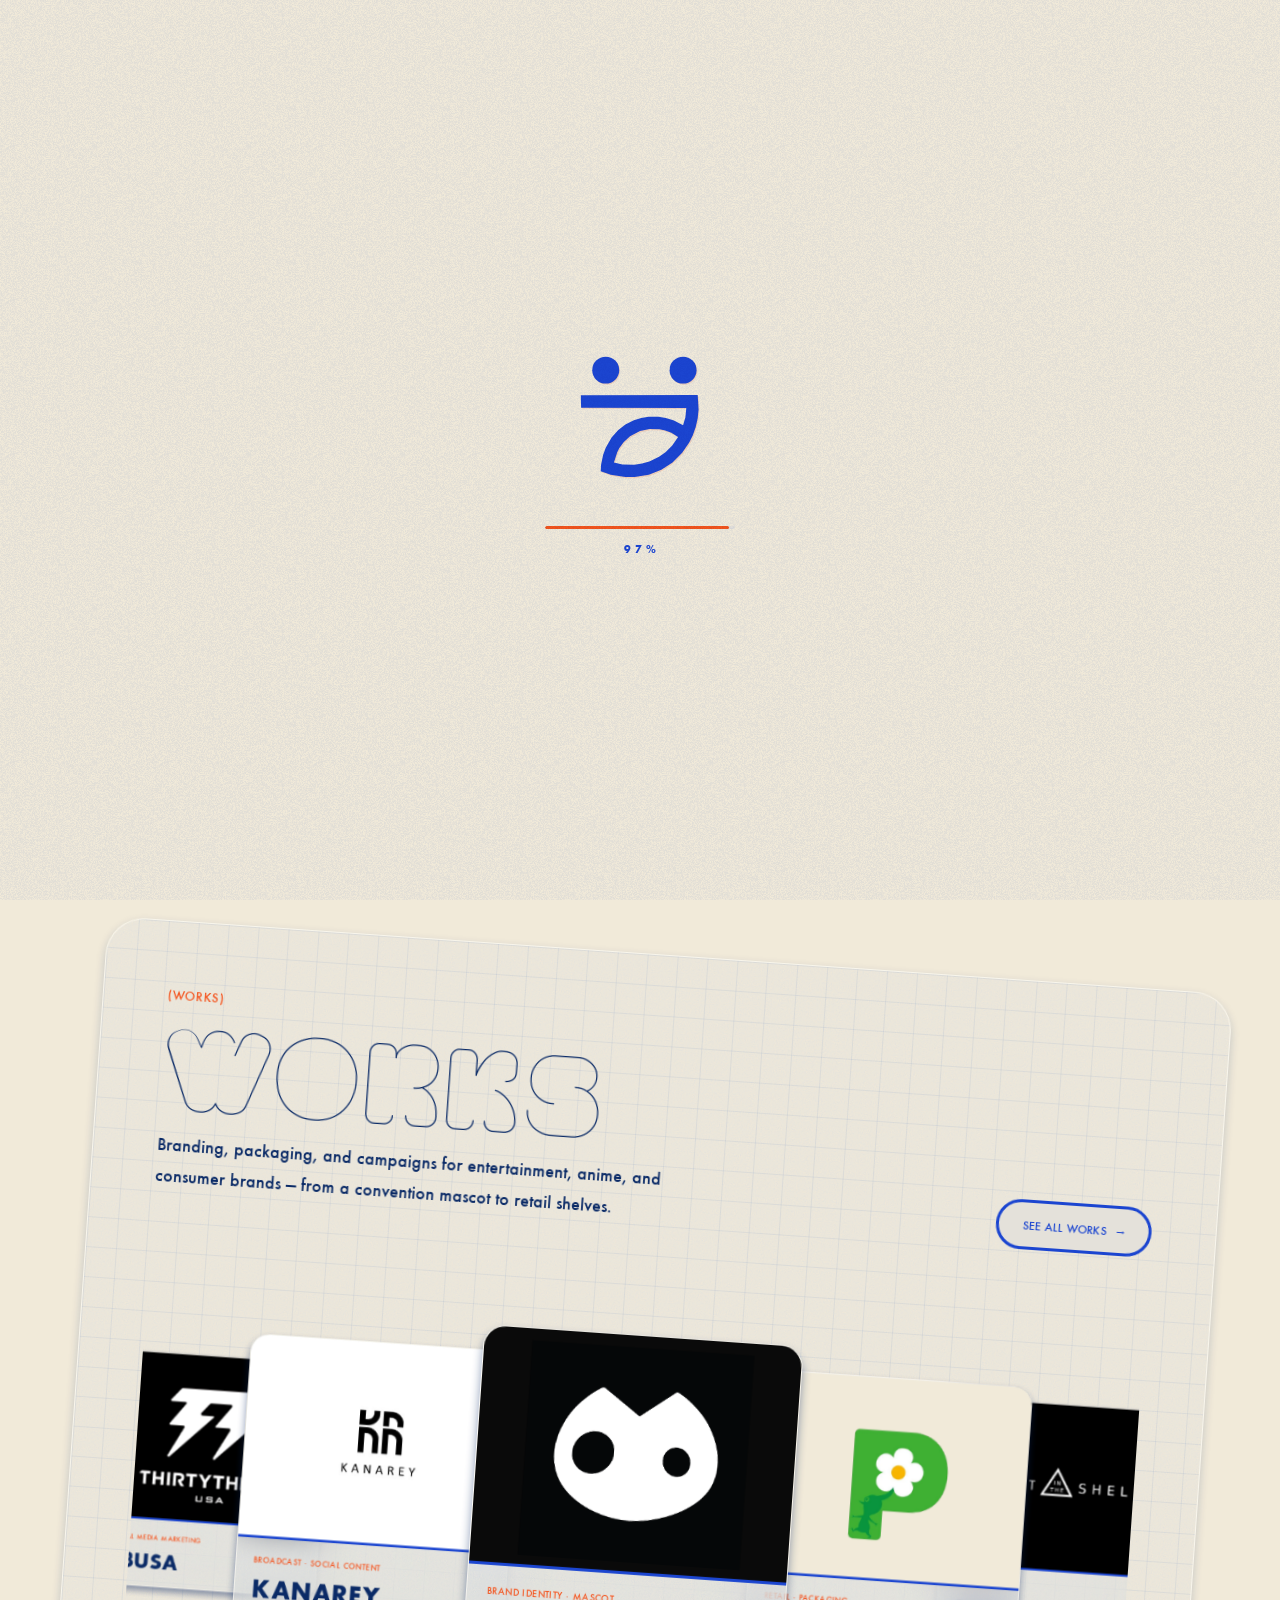
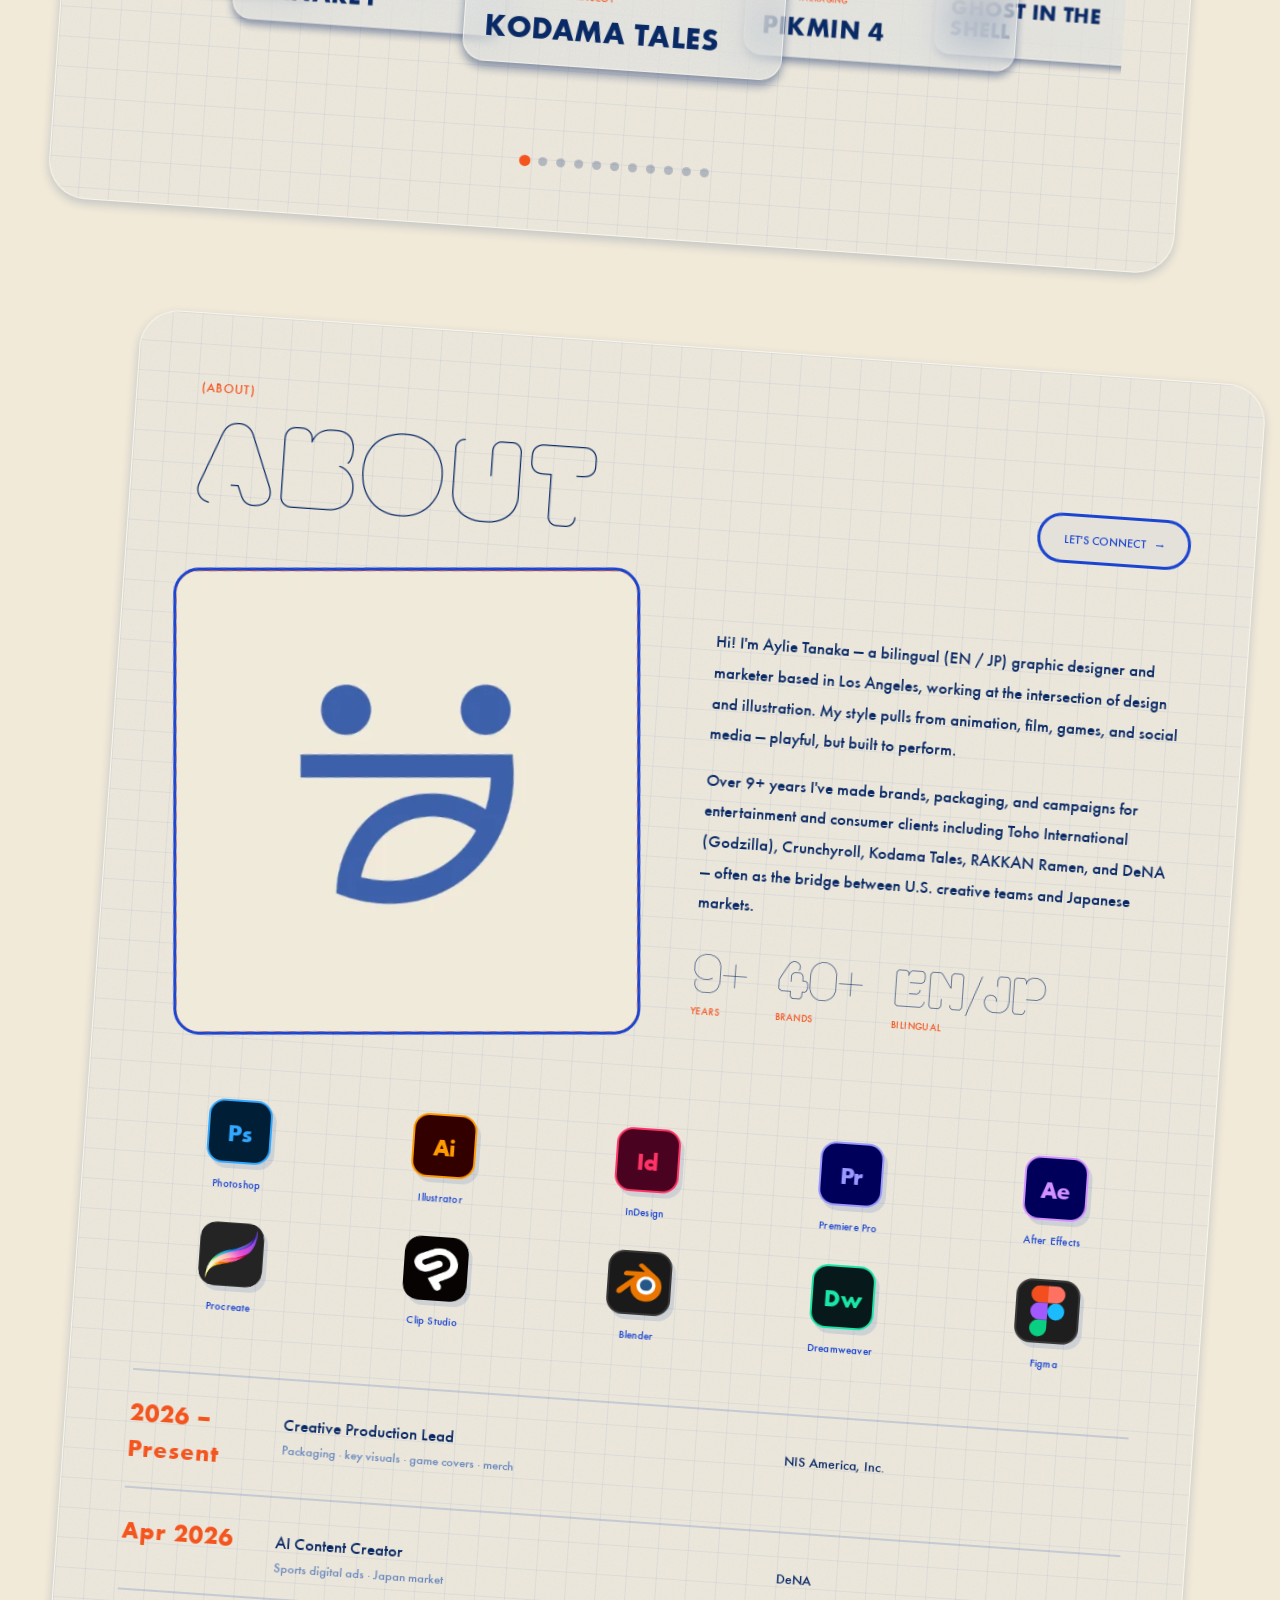
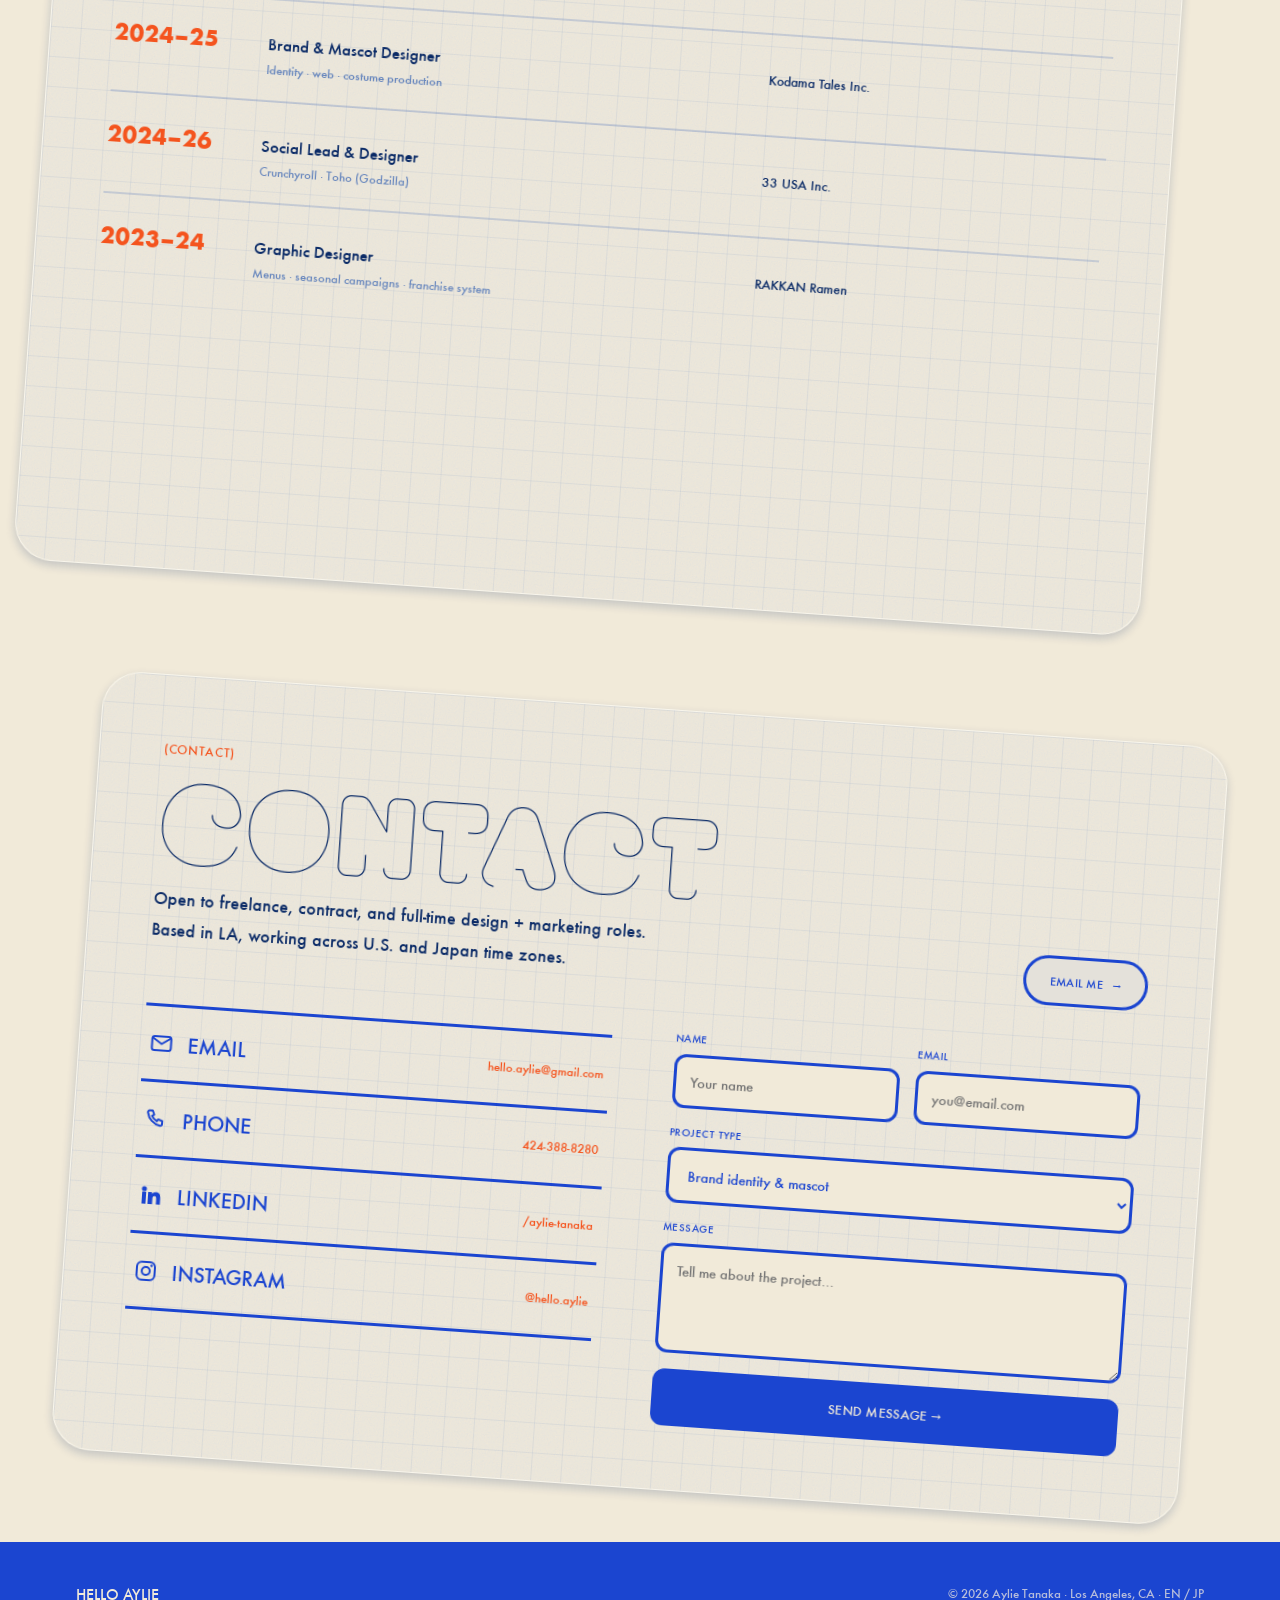
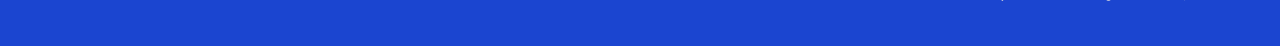
==== commit ac59cbc8: "updated0629" ====
--- a/index.html
+++ b/index.html
@@ -4,7 +4,15 @@
 <meta charset="utf-8" />
 <meta name="viewport" content="width=device-width, initial-scale=1" />
 <title>Aylie Tanaka — Graphic Designer / Marketer</title>
-<link rel="icon" href="assets/aylie-logo-blue.png" />
+<link rel="icon" type="image/png" href="assets/favicon.png" />
+<link rel="apple-touch-icon" href="assets/favicon.png" />
+<meta property="og:title" content="Aylie Tanaka — Portfolio" />
+<meta property="og:description" content="Graphic designer and marketing professional based in Los Angeles." />
+<meta property="og:image" content="https://portfolio-five-zeta-aum6fe37cc.vercel.app/assets/og-image.png" />
+<meta property="og:url" content="https://portfolio-five-zeta-aum6fe37cc.vercel.app/" />
+<meta property="og:type" content="website" />
+<meta name="twitter:card" content="summary_large_image" />
+<meta name="twitter:image" content="https://portfolio-five-zeta-aum6fe37cc.vercel.app/assets/og-image.png" />
 <link rel="preconnect" href="https://fonts.googleapis.com" />
 <link rel="preconnect" href="https://fonts.gstatic.com" crossorigin />
 <link href="https://fonts.googleapis.com/css2?family=Bungee+Hairline&family=Bungee&display=swap" rel="stylesheet" />
@@ -152,6 +160,22 @@
 
   /* Works grid */
   .works-grid { display: grid; grid-template-columns: repeat(3, 1fr); gap: clamp(18px, 2.2vw, 30px); }
+  /* Works coverflow slider */
+  .cf-slider { position: relative; margin-top: clamp(8px,1.5vw,18px); }
+  .cf-stage { position: relative; height: clamp(340px, 40vw, 460px); overflow: hidden; touch-action: pan-y; }
+  .cf-track { position: absolute; inset: 0; }
+  .cf-slider .work-card { position: absolute; top: 50%; left: 50%; width: clamp(230px, 26vw, 320px); margin: 0; transition: transform 0.4s var(--ease), opacity 0.4s var(--ease); will-change: transform, opacity; }
+  /* inside the slider, depth is scale+opacity only — no hover lift/color shift */
+  .cf-slider .work-card:hover { transform: var(--cf-tf); background: rgba(241, 234, 217, 0.40); box-shadow: 0 6px 10px rgba(10,42,102,0.45); }
+  .cf-slider .work-card:hover .work-thumb img { transform: none; }
+  .cf-slider .work-card:hover .work-cat { color: var(--gold); }
+  .cf-arrow { position: absolute; top: 50%; transform: translateY(-50%); width: 46px; height: 46px; border-radius: 999px; border: none; background: var(--gold); color: #fff; font-size: 27px; line-height: 1; cursor: pointer; display: flex; align-items: center; justify-content: center; z-index: 200; transition: transform 200ms var(--ease), background 200ms var(--ease); box-shadow: 0 4px 10px rgba(10,42,102,0.30); }
+  .cf-arrow:hover { transform: translateY(-50%) scale(1.08); background: var(--red); }
+  .cf-prev { left: 0; }
+  .cf-next { right: 0; }
+  .cf-dots { display: flex; justify-content: center; flex-wrap: wrap; gap: 9px; margin-top: clamp(20px,2.5vw,30px); }
+  .cf-dot { width: 9px; height: 9px; border-radius: 999px; border: none; background: rgba(10,42,102,0.25); cursor: pointer; padding: 0; transition: background 200ms var(--ease), transform 200ms var(--ease); }
+  .cf-dot.is-active { background: var(--gold); transform: scale(1.25); }
   .work-card { position: relative; background: rgba(241, 234, 217, 0.40); -webkit-backdrop-filter: blur(20px) saturate(1.3); backdrop-filter: blur(20px) saturate(1.3); border: 1px solid rgba(255,255,255,0.5); border-radius: 22px; overflow: hidden; box-shadow: 0 6px 10px rgba(10,42,102,0.45); transition: transform 320ms var(--ease), background 320ms var(--ease), box-shadow 320ms var(--ease); }
   .work-card::after { content: ''; position: absolute; inset: 0; z-index: 0; pointer-events: none; background-image: url("[data-uri]"); background-size: 200px 200px; mix-blend-mode: overlay; opacity: 0.2; }
   .work-thumb, .work-info { position: relative; z-index: 1; }
@@ -301,6 +325,11 @@
     .works-grid { grid-template-columns: 1fr; }
     .field-row { grid-template-columns: 1fr; }
     .skill-grid { grid-template-columns: repeat(3, 1fr); }
+    /* Works coverflow on phones: one centered card, neighbors peeking */
+    .cf-slider { overflow: hidden; max-width: 100%; }
+    .cf-stage { height: clamp(380px, 96vw, 460px); }
+    .cf-slider .work-card { width: 70vw; }
+    .cf-dots { max-width: 100%; padding: 0 12px; }
   }
 
   @media (prefers-reduced-motion: reduce) {
@@ -311,10 +340,67 @@
 
   /* Futura header override */
   .site-head .logo, .site-nav a { font-family: 'Futura', 'Jost', sans-serif !important; font-weight: 700; }
+/* ===== INTRO OVERLAY ===== */
+  #intro { position: fixed; inset: 0; z-index: 10000; background: var(--cream); display: flex; flex-direction: column; align-items: center; justify-content: center; gap: 34px; cursor: pointer; transition: opacity 0.45s ease; }
+  #intro.fade { opacity: 0; }
+  #intro .iv-logo { width: 150px; height: 150px; opacity: 0; transform: scale(0.3); transform-origin: center 70%; }
+  #intro .iv-logo.pop { animation: ivPop 0.85s cubic-bezier(.18,.9,.28,1.2) forwards; }
+  @keyframes ivPop { 0% { opacity: 0; transform: scale(0.3) rotate(-6deg); } 60% { opacity: 1; transform: scale(1.08) rotate(2deg); } 100% { opacity: 1; transform: scale(1) rotate(0); } }
+  #intro .iv-logo.gone { opacity: 0; visibility: hidden; transform: scale(0.86); transition: opacity 0.4s ease, transform 0.4s ease; }
+  #intro .iv-tilt { width: 100%; height: 100%; transform-origin: center 60%; }
+  #intro .iv-tilt.wink { animation: ivTilt 0.7s ease-in-out; }
+  @keyframes ivTilt { 0%,100% { transform: rotate(0) scale(1); } 35%,65% { transform: rotate(-3deg) scale(1.02); } }
+  #intro .iv-tilt svg { display: block; width: 100%; height: 100%; overflow: visible; }
+  #intro .iv-tilt.wink .iv-eye-r { opacity: 0; }
+  #intro .iv-tilt.wink .iv-gerr { opacity: 0; }
+  #intro .iv-wink { opacity: 0; transform-box: fill-box; transform-origin: center; }
+  #intro .iv-tilt.wink .iv-wink { animation: ivWink 0.45s cubic-bezier(.2,.8,.2,1.35) forwards; }
+  @keyframes ivWink { 0% { opacity: 0; transform: scale(0.4); } 60% { opacity: 1; transform: scale(1.15); } 100% { opacity: 1; transform: scale(1); } }
+  #intro .iv-loader { display: flex; flex-direction: column; align-items: center; gap: 12px; opacity: 0; transition: opacity 0.5s ease; }
+  #intro .iv-loader.show { opacity: 1; }
+  #intro .iv-loader.done { opacity: 0; }
+  #intro .iv-track { width: 190px; height: 3px; border-radius: 3px; background: var(--lgray); overflow: hidden; }
+  #intro .iv-fill { height: 100%; width: 0%; border-radius: 3px; background: var(--gold); }
+  #intro .iv-pct { font-family: var(--font-fat); font-size: 11px; letter-spacing: 0.32em; text-indent: 0.32em; color: var(--blue); font-weight: 700; font-variant-numeric: tabular-nums; }
+  #intro .iv-welcome { position: fixed; inset: 0; display: flex; align-items: center; justify-content: center; pointer-events: none; opacity: 0; }
+  #intro .iv-welcome span { font-family: var(--font-display); font-weight: 400; font-size: clamp(48px, 11vw, 92px); text-transform: uppercase; letter-spacing: 0.02em; color: var(--navy); transform: translateY(16px) scale(0.96); }
+  #intro .iv-welcome.show { animation: ivWelIn 0.8s cubic-bezier(.18,.7,.2,1) forwards; }
+  #intro .iv-welcome.show span { animation: ivWelRise 0.8s cubic-bezier(.18,.7,.2,1) forwards; }
+  @keyframes ivWelIn { to { opacity: 1; } }
+  @keyframes ivWelRise { to { transform: translateY(0) scale(1); } }
+  @media (prefers-reduced-motion: reduce) {
+    #intro .iv-logo, #intro .iv-loader { display: none; }
+    #intro .iv-welcome { opacity: 1; }
+    #intro .iv-welcome span { transform: none; }
+  }
 </style>
 </head>
 <body>
 <div id="veil" class="show"></div>
+
+<!-- ===== INTRO OVERLAY ===== -->
+<div id="intro" title="Click to skip">
+  <div class="iv-logo" id="ivLogo">
+    <div class="iv-tilt" id="ivTilt">
+      <svg viewBox="0 0 512 512" aria-label="Aylie logo">
+        <g class="iv-ghost" fill="#F4541E" opacity=".16" transform="translate(3,4)">
+          <path fill-rule="evenodd" d="M 54,182 L 55,224 L 414,225 L 411,257 L 403,284 L 372,268 L 344,259 L 319,255 L 285,255 L 260,259 L 235,267 L 206,282 L 181,301 L 159,326 L 139,361 L 130,386 L 123,420 L 122,441 L 156,453 L 206,461 L 238,461 L 286,453 L 329,436 L 367,411 L 400,378 L 424,343 L 436,319 L 446,291 L 453,260 L 456,230 L 453,181 Z M 386,324 L 366,353 L 343,376 L 321,392 L 288,408 L 263,415 L 237,419 L 196,418 L 167,411 L 178,377 L 185,363 L 200,342 L 222,322 L 256,304 L 289,297 L 323,298 L 342,302 L 363,310 Z"/>
+          <ellipse cx="139" cy="96" rx="46" ry="46"/>
+          <ellipse class="iv-gerr" cx="403" cy="96" rx="46" ry="46"/>
+        </g>
+        <path fill="#1B45D0" fill-rule="evenodd" d="M 54,182 L 55,224 L 414,225 L 411,257 L 403,284 L 372,268 L 344,259 L 319,255 L 285,255 L 260,259 L 235,267 L 206,282 L 181,301 L 159,326 L 139,361 L 130,386 L 123,420 L 122,441 L 156,453 L 206,461 L 238,461 L 286,453 L 329,436 L 367,411 L 400,378 L 424,343 L 436,319 L 446,291 L 453,260 L 456,230 L 453,181 Z M 386,324 L 366,353 L 343,376 L 321,392 L 288,408 L 263,415 L 237,419 L 196,418 L 167,411 L 178,377 L 185,363 L 200,342 L 222,322 L 256,304 L 289,297 L 323,298 L 342,302 L 363,310 Z"/>
+        <ellipse cx="139" cy="96" rx="46" ry="46" fill="#1B45D0"/>
+        <ellipse class="iv-eye-r" cx="403" cy="96" rx="46" ry="46" fill="#1B45D0"/>
+        <path class="iv-wink" d="M434,64 L372,96 L434,128" fill="none" stroke="#1B45D0" stroke-width="16" stroke-linecap="round" stroke-linejoin="round"/>
+      </svg>
+    </div>
+  </div>
+  <div class="iv-loader" id="ivLoader">
+    <div class="iv-track"><div class="iv-fill" id="ivFill"></div></div>
+    <div class="iv-pct" id="ivPct">0%</div>
+  </div>
+  <div class="iv-welcome" id="ivWelcome"><span>Welcome</span></div>
+</div>
 
 <!-- ===== HEADER ===== -->
 <header class="site-head" id="siteHead">
@@ -329,7 +415,7 @@
 <!-- ===== HERO ===== -->
 <section class="hero" id="top">
   <div class="hero-inner">
-    <div class="hero-role">GRAPHIC DESIGNER / MARKETER</div>
+    <div class="hero-role">GRAPHIC DESIGNER</div>
     <h1 class="hero-title">
       <span class="ln"><i>HELLO,</i></span>
       <span class="ln"><i>I'M <span class="gold">AYLIE</span></i></span>
@@ -350,9 +436,10 @@
             <h2 class="panel-title">WORKS</h2>
             <p class="panel-intro">Branding, packaging, and campaigns for entertainment, anime, and consumer brands — from a convention mascot to retail shelves.</p>
           </div>
-          <a class="pill" href="https://sites.google.com/view/aylie-portfolio/work" target="_blank">SEE ALL WORKS <span class="ar">→</span></a>
+          <a class="pill" href="works.html" data-pagelink>SEE ALL WORKS <span class="ar">→</span></a>
         </div>
-        <div class="works-grid">
+        <div class="cf-slider" id="worksCf">
+          <div class="cf-stage"><div class="cf-track">
       <a class="work-card reveal" href="Kodama Tales.html" data-pagelink><div class="work-thumb"><img src="assets/kodama-tales-icon.png" alt="Kodama Tales" loading="lazy" style="object-fit:contain;background:#0a0a0a;" /></div><div class="work-info"><div class="work-cat">BRAND IDENTITY · MASCOT</div><div class="work-name">Kodama Tales</div></div></a>
       <a class="work-card reveal" href="PIKMIN4.html" data-pagelink><div class="work-thumb"><img src="assets/pikmin-thumb.png" alt="PIKMIN4" loading="lazy" style="object-fit:contain;padding:10%;background:var(--cream);" /></div><div class="work-info"><div class="work-cat">RETAIL · PACKAGING</div><div class="work-name">Pikmin 4</div></div></a>
       <a class="work-card reveal" href="Ghost in the Shell.html" data-pagelink><div class="work-thumb"><img src="assets/gits-thumb.png" alt="Ghost in the Shell" loading="lazy" style="object-fit:contain;background:#000;" /></div><div class="work-info"><div class="work-cat">ENTERTAINMENT</div><div class="work-name">Ghost in the Shell</div></div></a>
@@ -364,6 +451,8 @@
       <a class="work-card reveal" href="KAWAII SPECTRUM.html" data-pagelink><div class="work-thumb"><img src="assets/ks-logo.png" alt="KAWAII SPECTRUM" loading="lazy" style="object-fit:contain;padding:12%;background:#fff;" /></div><div class="work-info"><div class="work-cat">EDITORIAL</div><div class="work-name">Kawaii Spectrum</div></div></a>
       <a class="work-card reveal" href="33USA.html" data-pagelink><div class="work-thumb"><img src="assets/33usa-icon.png" alt="33USA" loading="lazy" style="object-fit:cover;" /></div><div class="work-info"><div class="work-cat">SOCIAL MEDIA MARKETING</div><div class="work-name">33USA</div></div></a>
       <a class="work-card reveal" href="KanaRey.html" data-pagelink><div class="work-thumb"><img src="assets/kanarey-logo.jpg" alt="KanaRey" loading="lazy" style="object-fit:contain;padding:18%;background:#fff;" /></div><div class="work-info"><div class="work-cat">BROADCAST · SOCIAL CONTENT</div><div class="work-name">KanaRey</div></div></a>
+          </div></div>
+          <div class="cf-dots" id="worksCfDots"></div>
         </div>
       </div>
     </div>
@@ -437,14 +526,18 @@
           <a href="https://www.instagram.com/hello.aylie/" target="_blank" rel="noopener noreferrer"><span class="cl"><span class="ci"><svg viewBox="0 0 24 24" fill="none" stroke="currentColor" stroke-width="2" stroke-linecap="round" stroke-linejoin="round"><rect x="3" y="3" width="18" height="18" rx="5"/><circle cx="12" cy="12" r="4"/><circle cx="17.5" cy="6.5" r="1.2" fill="currentColor" stroke="none"/></svg></span>INSTAGRAM</span><span class="sm">@hello.aylie</span></a>
         </div>
       </div>
-      <form class="contact-form reveal" onsubmit="event.preventDefault(); var b=this.querySelector('.submit'); b.textContent='THANK YOU! ✦'; b.style.background='var(--gold)'; b.style.color='var(--blue)';">
+      <form class="contact-form reveal" id="contactForm" action="https://api.web3forms.com/submit" method="POST">
+        <input type="hidden" name="access_key" value="abd95c18-d353-4604-b5bf-b8bdb7f249a2" />
+        <input type="hidden" name="subject" value="New message from your portfolio site" />
+        <input type="checkbox" name="botcheck" style="display:none" tabindex="-1" autocomplete="off" />
         <div class="field-row">
-          <div class="field"><label>NAME</label><input required placeholder="Your name" /></div>
-          <div class="field"><label>EMAIL</label><input type="email" required placeholder="you@email.com" /></div>
+          <div class="field"><label>NAME</label><input name="name" required placeholder="Your name" /></div>
+          <div class="field"><label>EMAIL</label><input name="email" type="email" required placeholder="you@email.com" /></div>
         </div>
-        <div class="field"><label>PROJECT TYPE</label><select><option>Brand identity &amp; mascot</option><option>Packaging / retail</option><option>Social &amp; digital campaign</option><option>Anime / entertainment</option><option>Full-time role</option><option>Something else</option></select></div>
-        <div class="field"><label>MESSAGE</label><textarea placeholder="Tell me about the project…"></textarea></div>
+        <div class="field"><label>PROJECT TYPE</label><select name="project_type"><option>Brand identity &amp; mascot</option><option>Packaging / retail</option><option>Social &amp; digital campaign</option><option>Anime / entertainment</option><option>Full-time role</option><option>Something else</option></select></div>
+        <div class="field"><label>MESSAGE</label><textarea name="message" required placeholder="Tell me about the project…"></textarea></div>
         <button type="submit" class="submit">SEND MESSAGE →</button>
+        <div class="form-status" id="formStatus" role="status" aria-live="polite" style="display:none;font-family:var(--font-sans);font-size:14px;margin-top:4px;"></div>
       </form>
         </div>
       </div>
@@ -828,6 +921,198 @@
 })();
 </script>
 
+<script>
+(function(){
+  var root = document.getElementById('worksCf');
+  if (!root) return;
+  var stage = root.querySelector('.cf-stage');
+  var cards = Array.prototype.slice.call(root.querySelectorAll('.work-card'));
+  var dotWrap = document.getElementById('worksCfDots');
+  var n = cards.length, center = 0;
+
+  // build dots
+  cards.forEach(function(_, i){
+    var b = document.createElement('button');
+    b.className = 'cf-dot' + (i === 0 ? ' is-active' : '');
+    b.setAttribute('aria-label', 'Go to work ' + (i + 1));
+    b.dataset.idx = i;
+    dotWrap.appendChild(b);
+  });
+  var dots = Array.prototype.slice.call(dotWrap.querySelectorAll('.cf-dot'));
+
+  function layout(){
+    var cw = cards[0].offsetWidth || 280;
+    cards.forEach(function(card, i){
+      var d = (i - center + n) % n;
+      if (d > n / 2) d -= n;
+      var ad = Math.abs(d);
+      var off = (d === 0 ? 0 : (d < 0 ? -1 : 1) * (cw * 0.8 + (ad - 1) * cw * 0.52));
+      var scale = ad === 0 ? 1 : (ad === 1 ? 0.85 : 0.7);
+      var op = ad <= 2 ? 1 : 0;
+      var tf = 'translate(-50%,-50%) translateX(' + off.toFixed(1) + 'px) scale(' + scale + ')';
+      card.style.setProperty('--cf-tf', tf);
+      card.style.transform = tf;
+      card.style.opacity = op;
+      card.style.zIndex = 100 - ad;
+      card.style.pointerEvents = ad > 2 ? 'none' : 'auto';
+    });
+    dots.forEach(function(dt, i){ dt.classList.toggle('is-active', i === center); });
+  }
+  function go(i){ center = (i % n + n) % n; layout(); }
+
+  var nb = root.querySelector('.cf-next'); if (nb) nb.addEventListener('click', function(){ go(center + 1); });
+  var pb = root.querySelector('.cf-prev'); if (pb) pb.addEventListener('click', function(){ go(center - 1); });
+  dotWrap.addEventListener('click', function(e){ var t = e.target.closest('.cf-dot'); if (t) go(+t.dataset.idx); });
+
+  // click a side card to center it; only the centered card navigates
+  cards.forEach(function(card, i){
+    card.addEventListener('click', function(e){
+      if (dragMoved) { e.preventDefault(); e.stopPropagation(); return; }
+      if (i !== center) { e.preventDefault(); e.stopPropagation(); go(i); }
+    }, true);
+  });
+
+  // drag / swipe
+  var dragging = false, startX = 0, dragMoved = false;
+  stage.addEventListener('pointerdown', function(e){ dragging = true; dragMoved = false; startX = e.clientX; });
+  window.addEventListener('pointermove', function(e){ if (dragging && Math.abs(e.clientX - startX) > 8) dragMoved = true; });
+  window.addEventListener('pointerup', function(e){
+    if (!dragging) return; dragging = false;
+    var dx = e.clientX - startX;
+    if (Math.abs(dx) > 40) go(center + (dx < 0 ? 1 : -1));
+    setTimeout(function(){ dragMoved = false; }, 0);
+  });
+  // trackpad horizontal wheel
+  var wlock = false;
+  stage.addEventListener('wheel', function(e){
+    if (Math.abs(e.deltaX) > Math.abs(e.deltaY) && Math.abs(e.deltaX) > 12){
+      e.preventDefault();
+      if (!wlock){ wlock = true; go(center + (e.deltaX > 0 ? 1 : -1)); setTimeout(function(){ wlock = false; }, 350); }
+    }
+  }, { passive: false });
+
+  var rt;
+  window.addEventListener('resize', function(){ clearTimeout(rt); rt = setTimeout(layout, 120); });
+  layout();
+  window.__worksCf = { layout: layout, reset: function(){ center = 0; layout(); } };
+})();
+</script>
+
+<script>
+(function(){
+  var form = document.getElementById('contactForm');
+  if (form){
+    var status = document.getElementById('formStatus');
+    var btn = form.querySelector('.submit');
+    form.addEventListener('submit', function(e){
+      e.preventDefault();
+      var data = Object.fromEntries(new FormData(form).entries());
+      btn.textContent = 'SENDING…';
+      fetch('https://api.web3forms.com/submit', {
+        method: 'POST',
+        headers: { 'Content-Type': 'application/json', 'Accept': 'application/json' },
+        body: JSON.stringify(data)
+      }).then(function(r){ return r.json(); }).then(function(res){
+        if (res.success){
+          status.style.display = 'block';
+          status.style.color = 'var(--blue)';
+          status.textContent = 'Thanks, your message was sent! ✦';
+          form.reset();
+          btn.textContent = 'SEND MESSAGE →';
+        } else { throw new Error(); }
+      }).catch(function(){
+        status.style.display = 'block';
+        status.style.color = 'var(--red)';
+        status.textContent = 'Something went wrong, please try again.';
+        btn.textContent = 'SEND MESSAGE →';
+      });
+    });
+  }
+})();
+</script>
+
+<script>
+(function(){
+  var intro = document.getElementById('intro');
+  if (!intro) return;
+  var KEY = 'aylie_intro_seen';
+  // Skip entirely if already shown this session (also covers Back / bfcache restores)
+  function alreadySeen(){ try { return sessionStorage.getItem(KEY) === '1'; } catch(e){ return false; } }
+  function killIntro(){
+    var el = document.getElementById('intro');
+    if (el && el.parentNode) el.parentNode.removeChild(el);
+  }
+  if (alreadySeen()) { killIntro(); return; }
+
+  var logo = document.getElementById('ivLogo');
+  var tilt = document.getElementById('ivTilt');
+  var loader = document.getElementById('ivLoader');
+  var fill = document.getElementById('ivFill');
+  var pct = document.getElementById('ivPct');
+  var welcome = document.getElementById('ivWelcome');
+  var reduce = window.matchMedia('(prefers-reduced-motion: reduce)').matches;
+  var dismissed = false;
+
+  function dismiss(){
+    if (dismissed) return; dismissed = true;
+    try { sessionStorage.setItem(KEY, '1'); } catch(e){}
+    intro.classList.add('fade');
+    setTimeout(function(){ intro.style.pointerEvents = 'none'; if (intro.parentNode) intro.remove(); }, 480);
+  }
+
+  function finish(){
+    loader.classList.add('done');
+    tilt.classList.add('wink');
+    setTimeout(function(){
+      logo.classList.add('gone');
+      welcome.classList.add('show');
+    }, 720);
+    setTimeout(dismiss, 720 + 300);
+  }
+
+  intro.addEventListener('click', dismiss);
+
+  if (reduce){
+    welcome.classList.add('show');
+    setTimeout(dismiss, 900);
+    return;
+  }
+
+  void logo.offsetWidth;
+  setTimeout(function(){ logo.classList.add('pop'); }, 250);
+  setTimeout(function(){ loader.classList.add('show'); }, 450);
+
+  var LOAD_MS = 2000;
+  var start = performance.now() + 500;
+  function tick(now){
+    if (dismissed) return;
+    var p = Math.min(1, Math.max(0, (now - start) / LOAD_MS));
+    var v = Math.round(p * 100);
+    fill.style.width = v + '%'; pct.textContent = v + '%';
+    if (p < 1) requestAnimationFrame(tick); else finish();
+  }
+  requestAnimationFrame(tick);
+})();
+
+// bfcache / Back-button safety: ensure a clean homepage when restored from cache
+window.addEventListener('pageshow', function(e){
+  var seen = false; try { seen = sessionStorage.getItem('aylie_intro_seen') === '1'; } catch(_){}
+  // If the intro was already seen (e.g. returning via Back), make sure no overlay is left stuck
+  if (seen){
+    var el = document.getElementById('intro');
+    if (el && el.parentNode) el.parentNode.removeChild(el);
+  }
+  if (e.persisted){
+    // Page restored from bfcache: clear any half-faded page-transition veil
+    var veil = document.getElementById('veil');
+    if (veil){ veil.classList.remove('show'); veil.style.display = 'none'; }
+    document.body.classList.add('entered');
+    // Re-layout the Works slider to a valid centered state
+    if (window.__worksCf && typeof window.__worksCf.reset === 'function') window.__worksCf.reset();
+  }
+});
+</script>
+
 <template id="__bundler_thumbnail" data-bg-color="#F1EAD9">
   <svg viewBox="0 0 1200 800" xmlns="http://www.w3.org/2000/svg">
     <rect width="1200" height="800" fill="#F1EAD9"/>
--- a/riso.css
+++ b/riso.css
@@ -85,7 +85,7 @@
 .halftone { color: var(--blue) !important; }
 
 /* hero corner halftone burst */
-.hero::after, .dp-hero::after {
+.dp-hero::after {
   content: "";
   position: absolute;
   right: -60px; top: 8%;
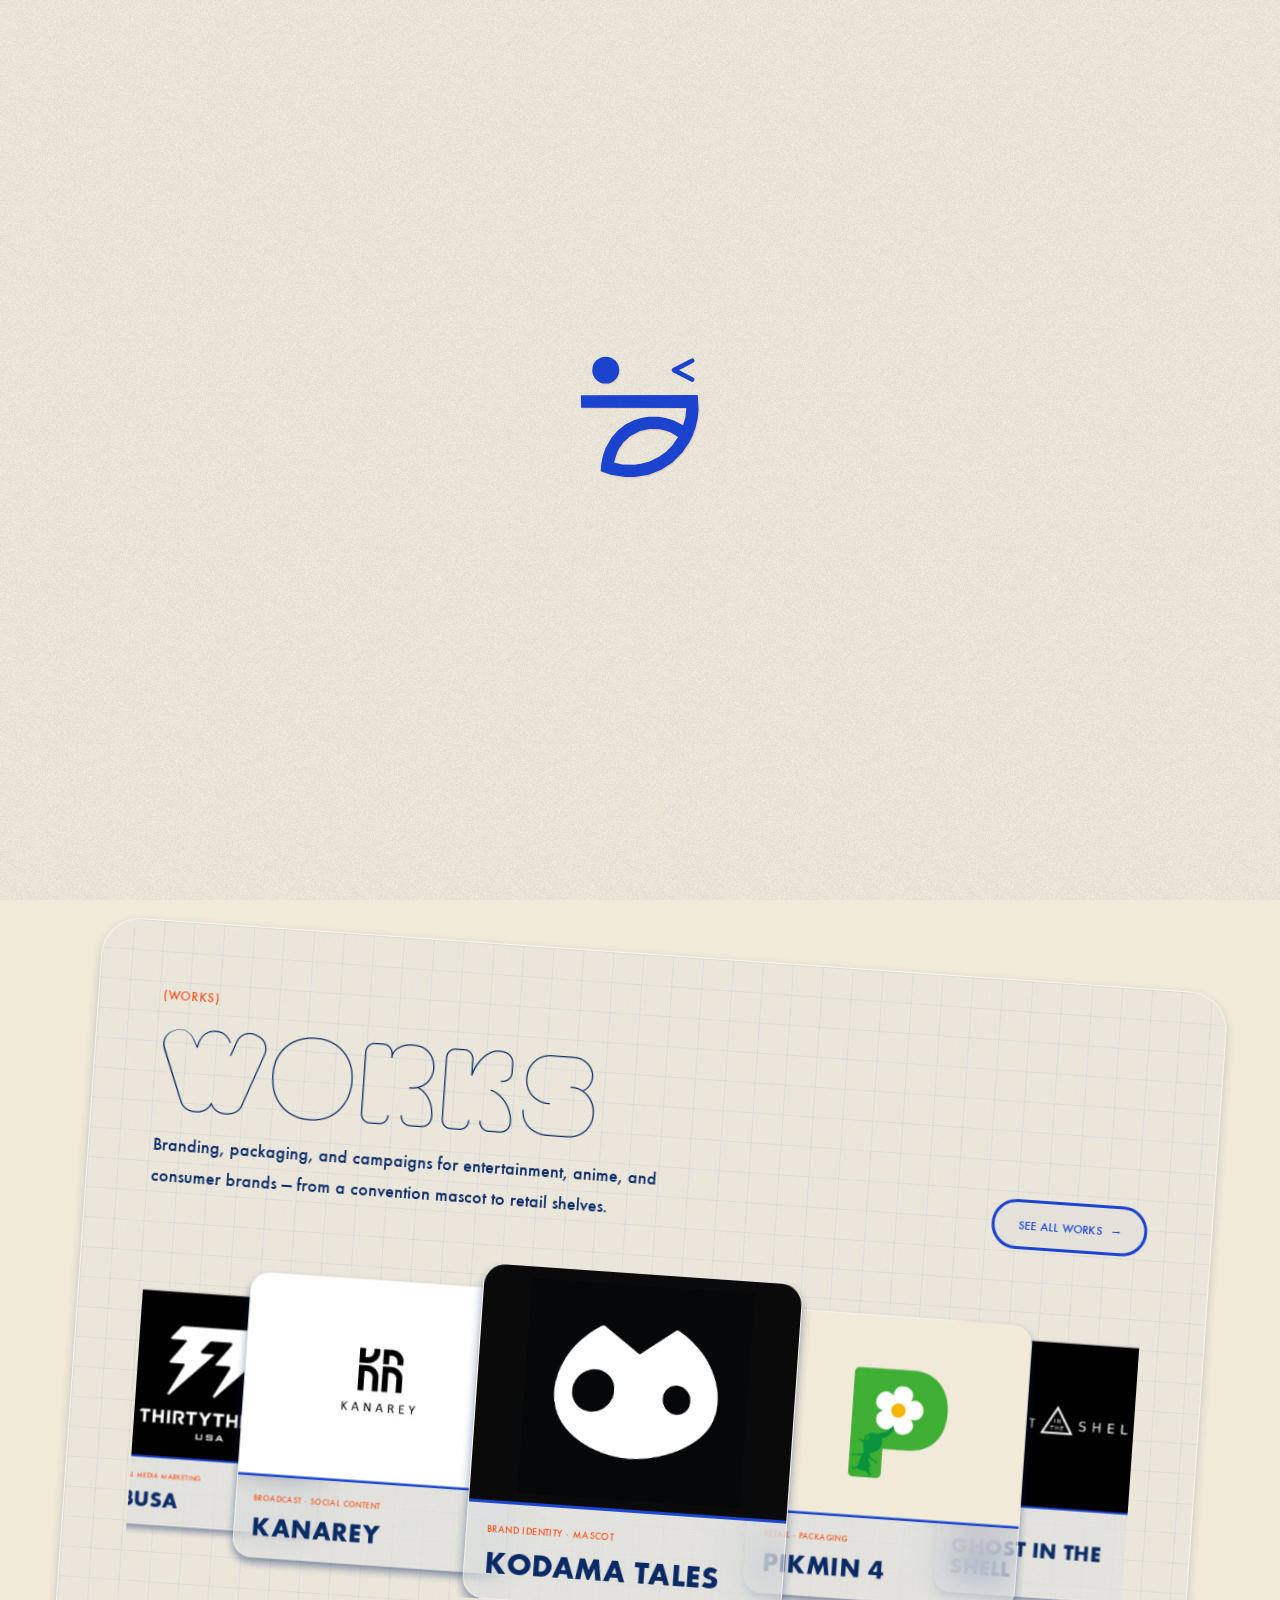
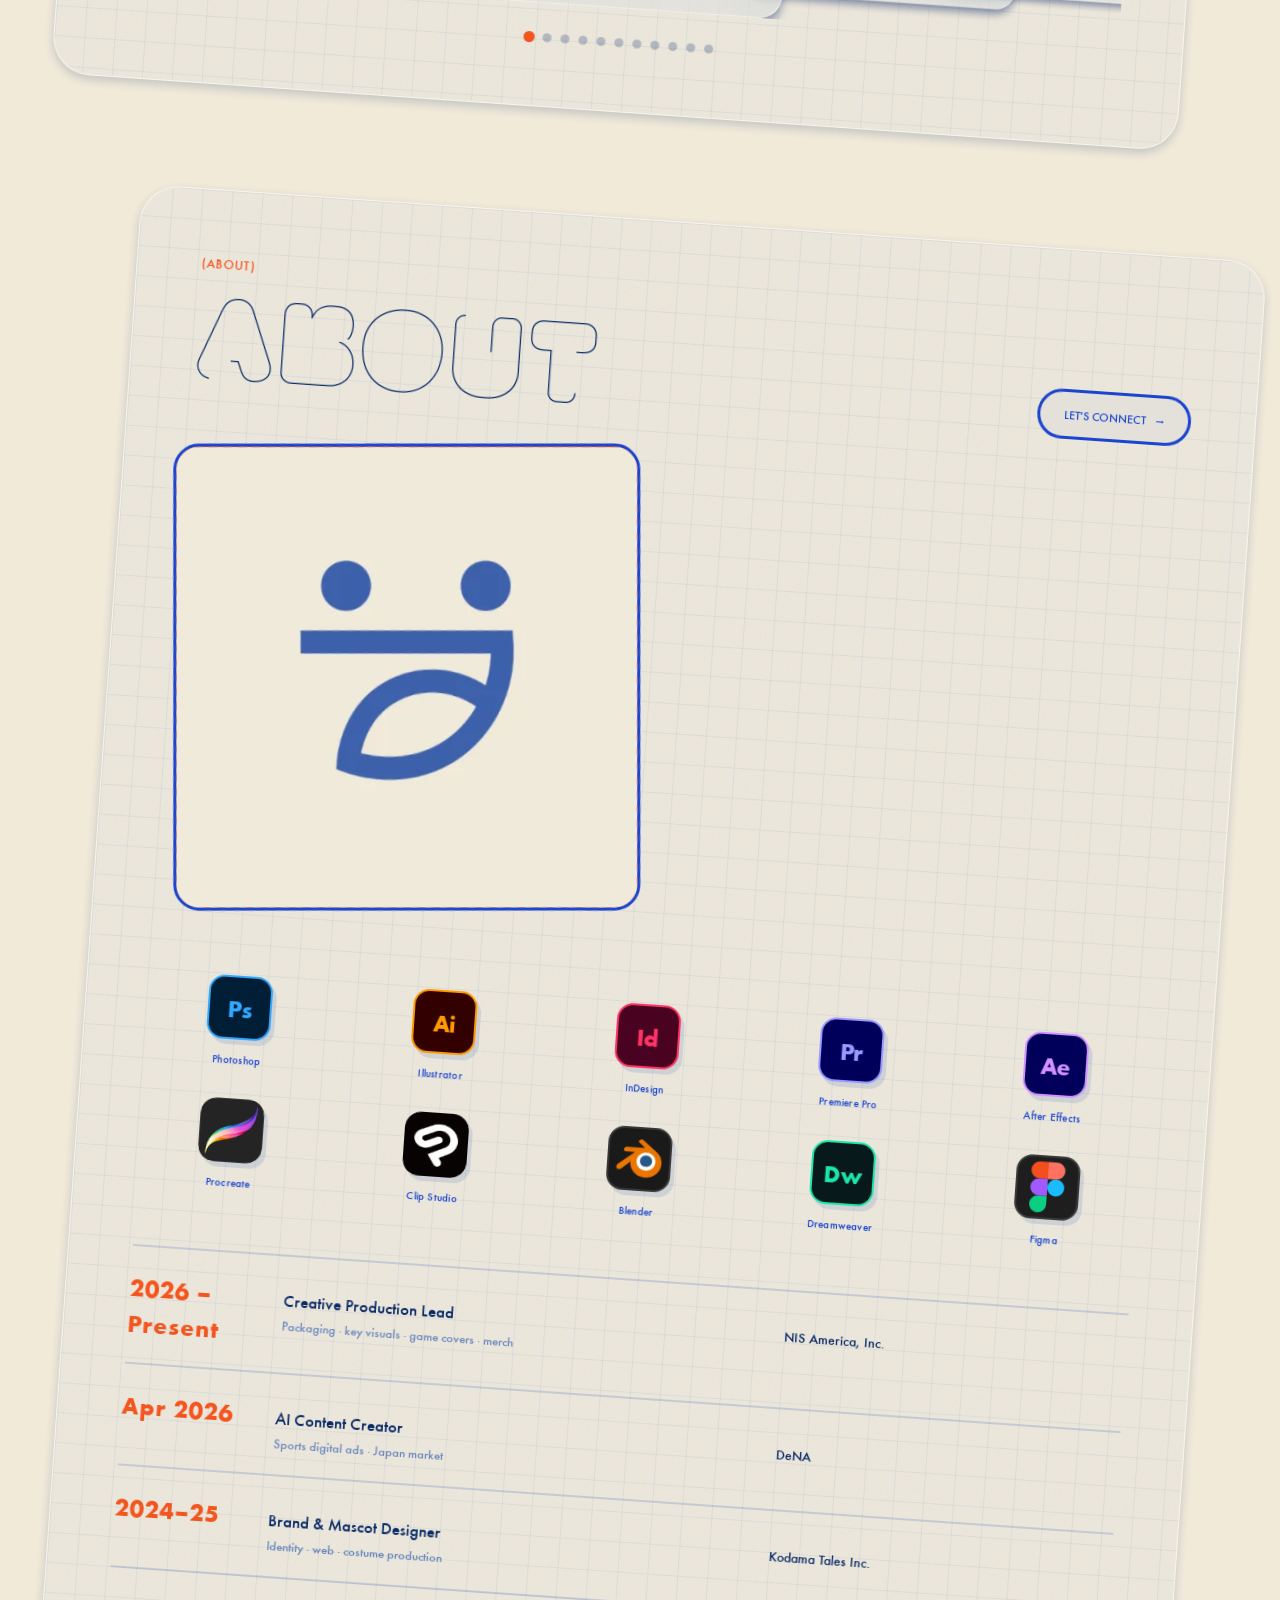
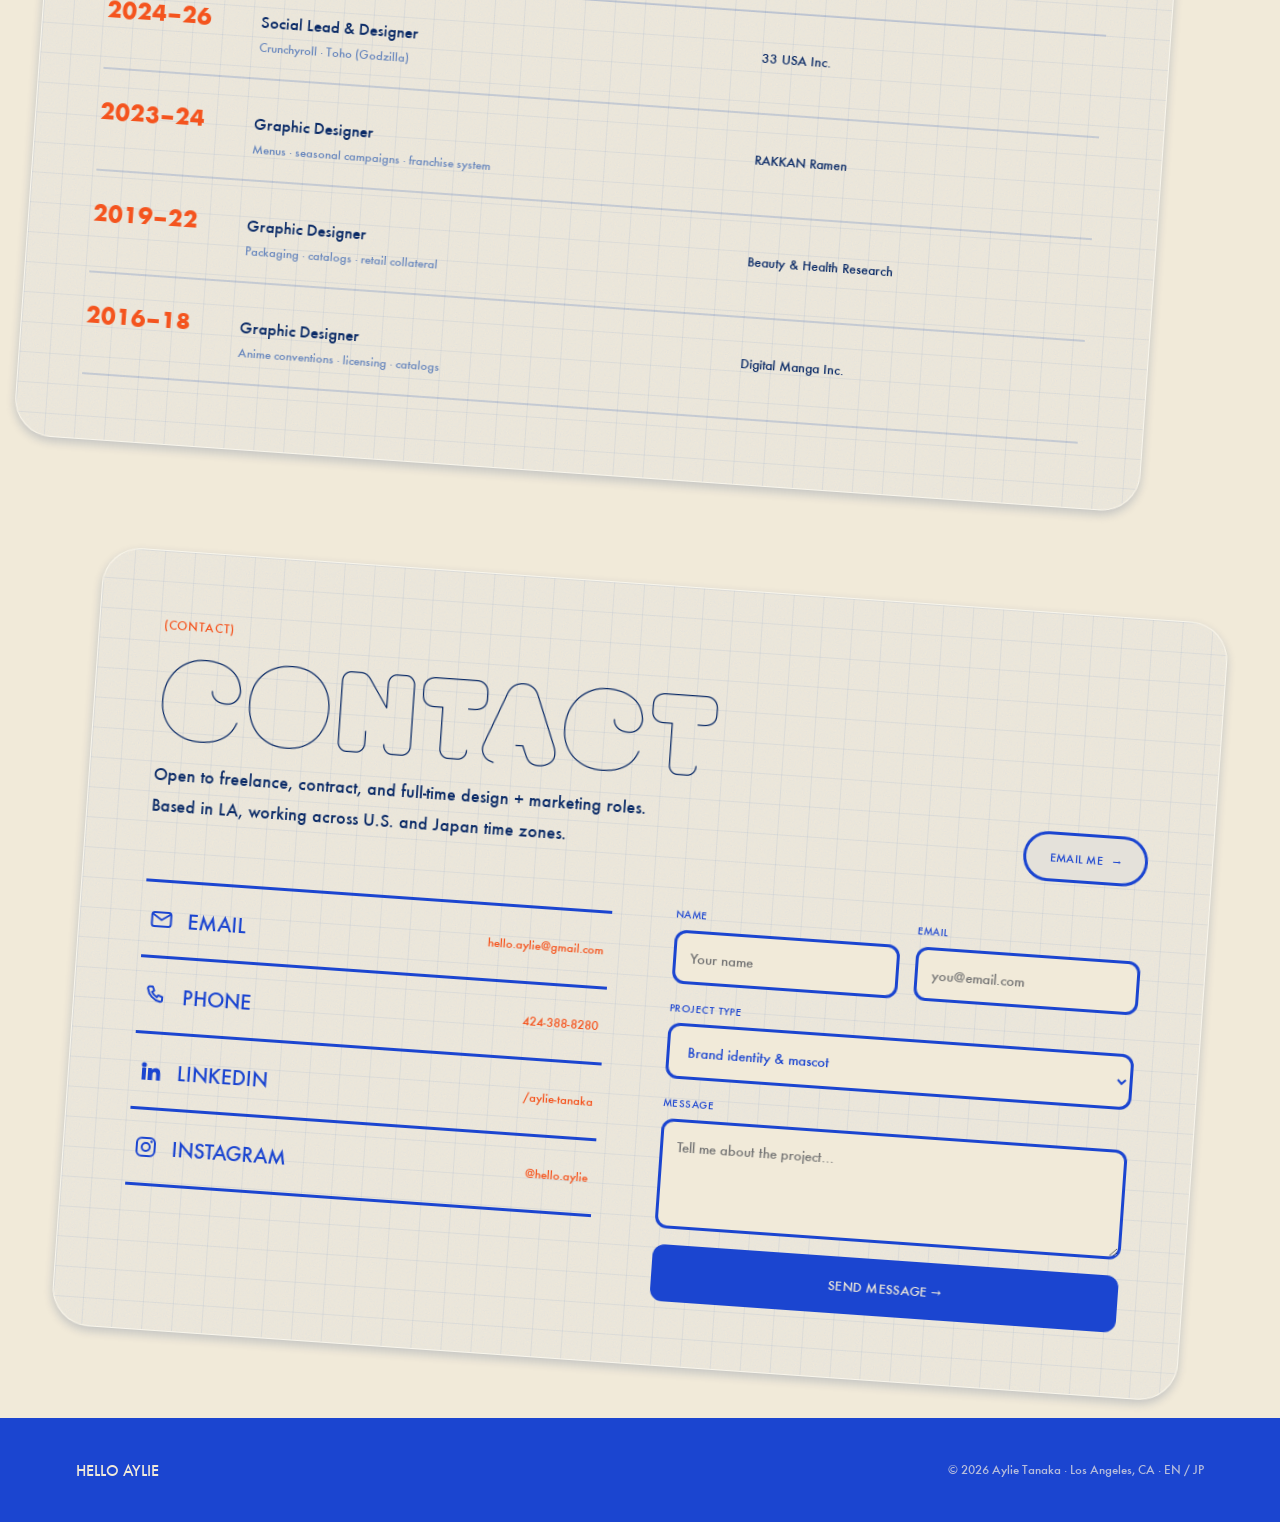
==== commit 212a363f: "mobile update" ====
--- a/index.html
+++ b/index.html
@@ -327,8 +327,8 @@
     .skill-grid { grid-template-columns: repeat(3, 1fr); }
     /* Works coverflow on phones: one centered card, neighbors peeking */
     .cf-slider { overflow: hidden; max-width: 100%; }
-    .cf-stage { height: clamp(380px, 96vw, 460px); }
-    .cf-slider .work-card { width: 70vw; }
+    .cf-stage { height: auto; min-height: 320px; }
+    .cf-slider .work-card { width: 80vw; }
     .cf-dots { max-width: 100%; padding: 0 12px; }
   }
 
@@ -930,6 +930,9 @@
   var dotWrap = document.getElementById('worksCfDots');
   var n = cards.length, center = 0;
 
+  // slider cards must not keep the scroll-reveal hidden/offset state (it fights the coverflow transform)
+  cards.forEach(function(c){ c.classList.remove('reveal'); c.classList.remove('is-visible'); });
+
   // build dots
   cards.forEach(function(_, i){
     var b = document.createElement('button');
@@ -942,6 +945,7 @@
 
   function layout(){
     var cw = cards[0].offsetWidth || 280;
+    var centerH = 0;
     cards.forEach(function(card, i){
       var d = (i - center + n) % n;
       if (d > n / 2) d -= n;
@@ -955,7 +959,10 @@
       card.style.opacity = op;
       card.style.zIndex = 100 - ad;
       card.style.pointerEvents = ad > 2 ? 'none' : 'auto';
+      if (d === 0) centerH = card.offsetHeight;
     });
+    // size the stage to the centered card so there's no huge empty gap
+    if (centerH) stage.style.height = centerH + 'px';
     dots.forEach(function(dt, i){ dt.classList.toggle('is-active', i === center); });
   }
   function go(i){ center = (i % n + n) % n; layout(); }
@@ -994,6 +1001,8 @@
   var rt;
   window.addEventListener('resize', function(){ clearTimeout(rt); rt = setTimeout(layout, 120); });
   layout();
+  requestAnimationFrame(layout);
+  window.addEventListener('load', layout);
   window.__worksCf = { layout: layout, reset: function(){ center = 0; layout(); } };
 })();
 </script>
